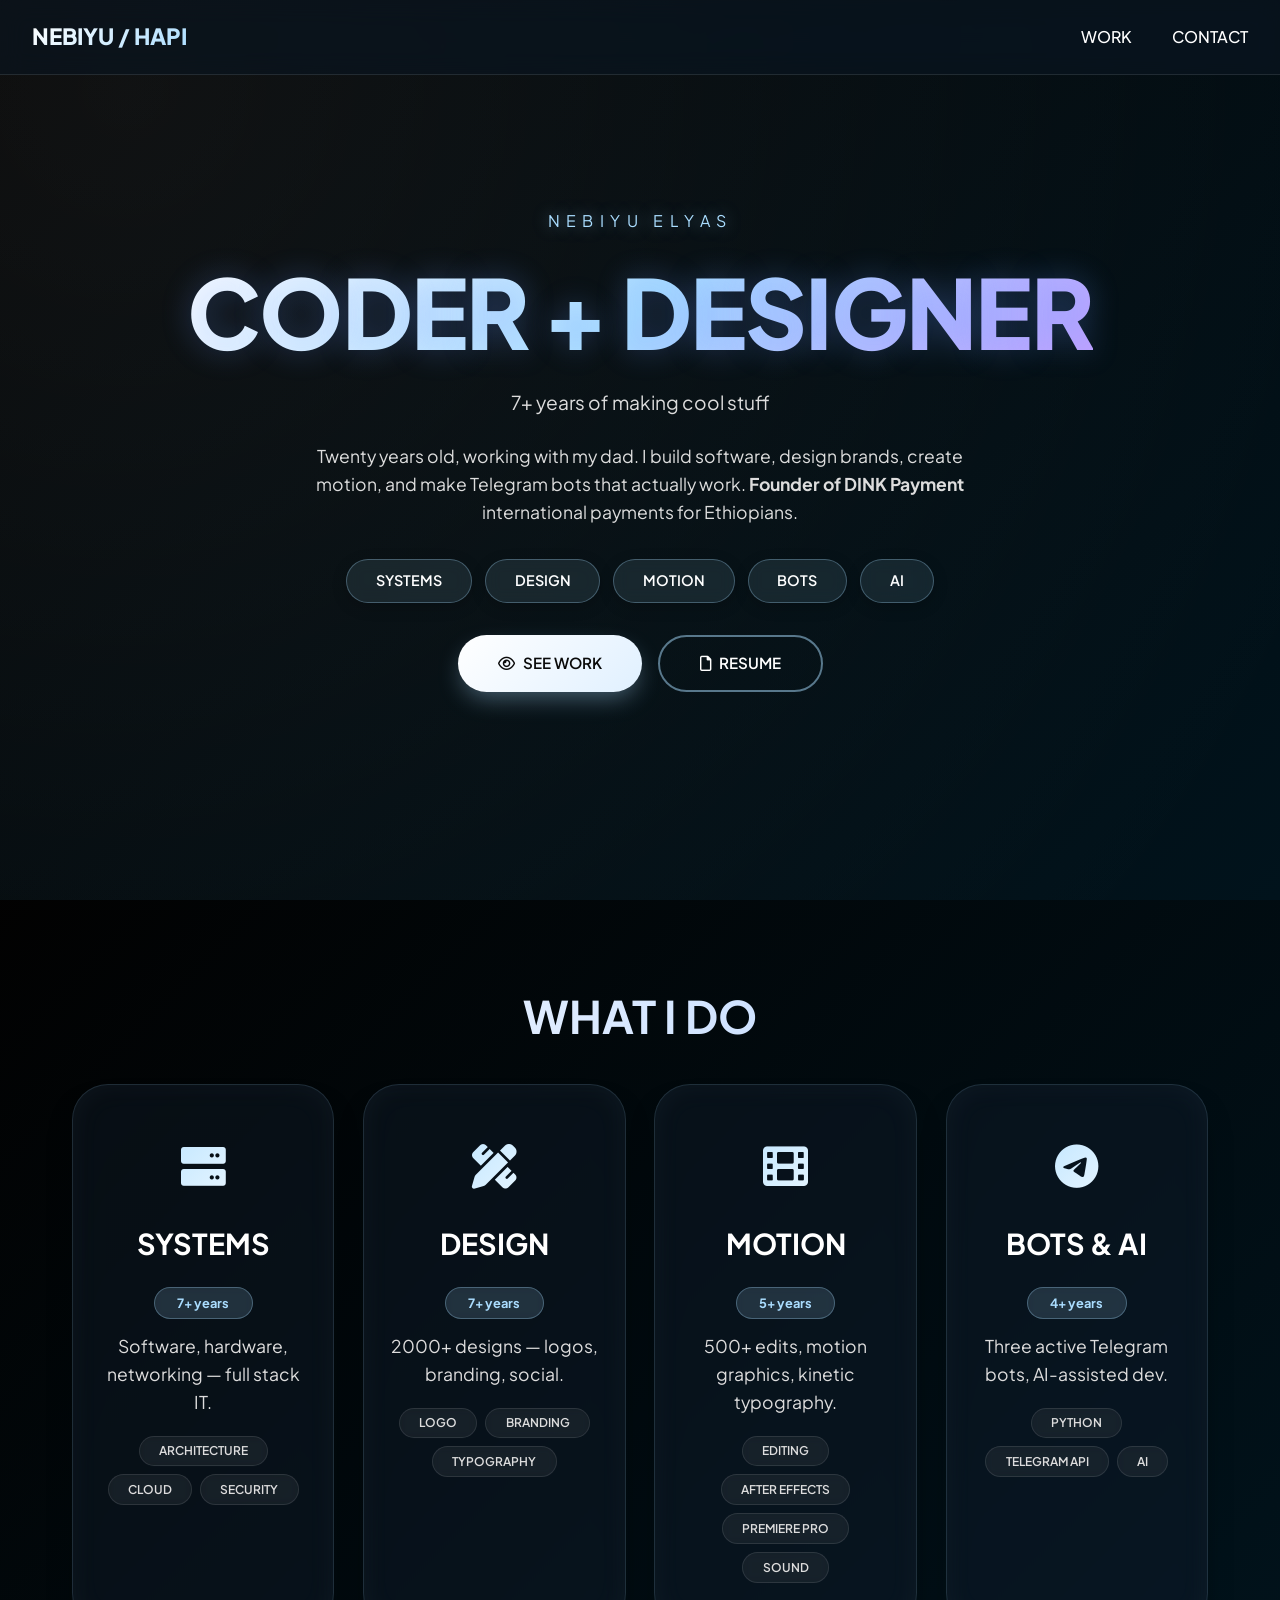
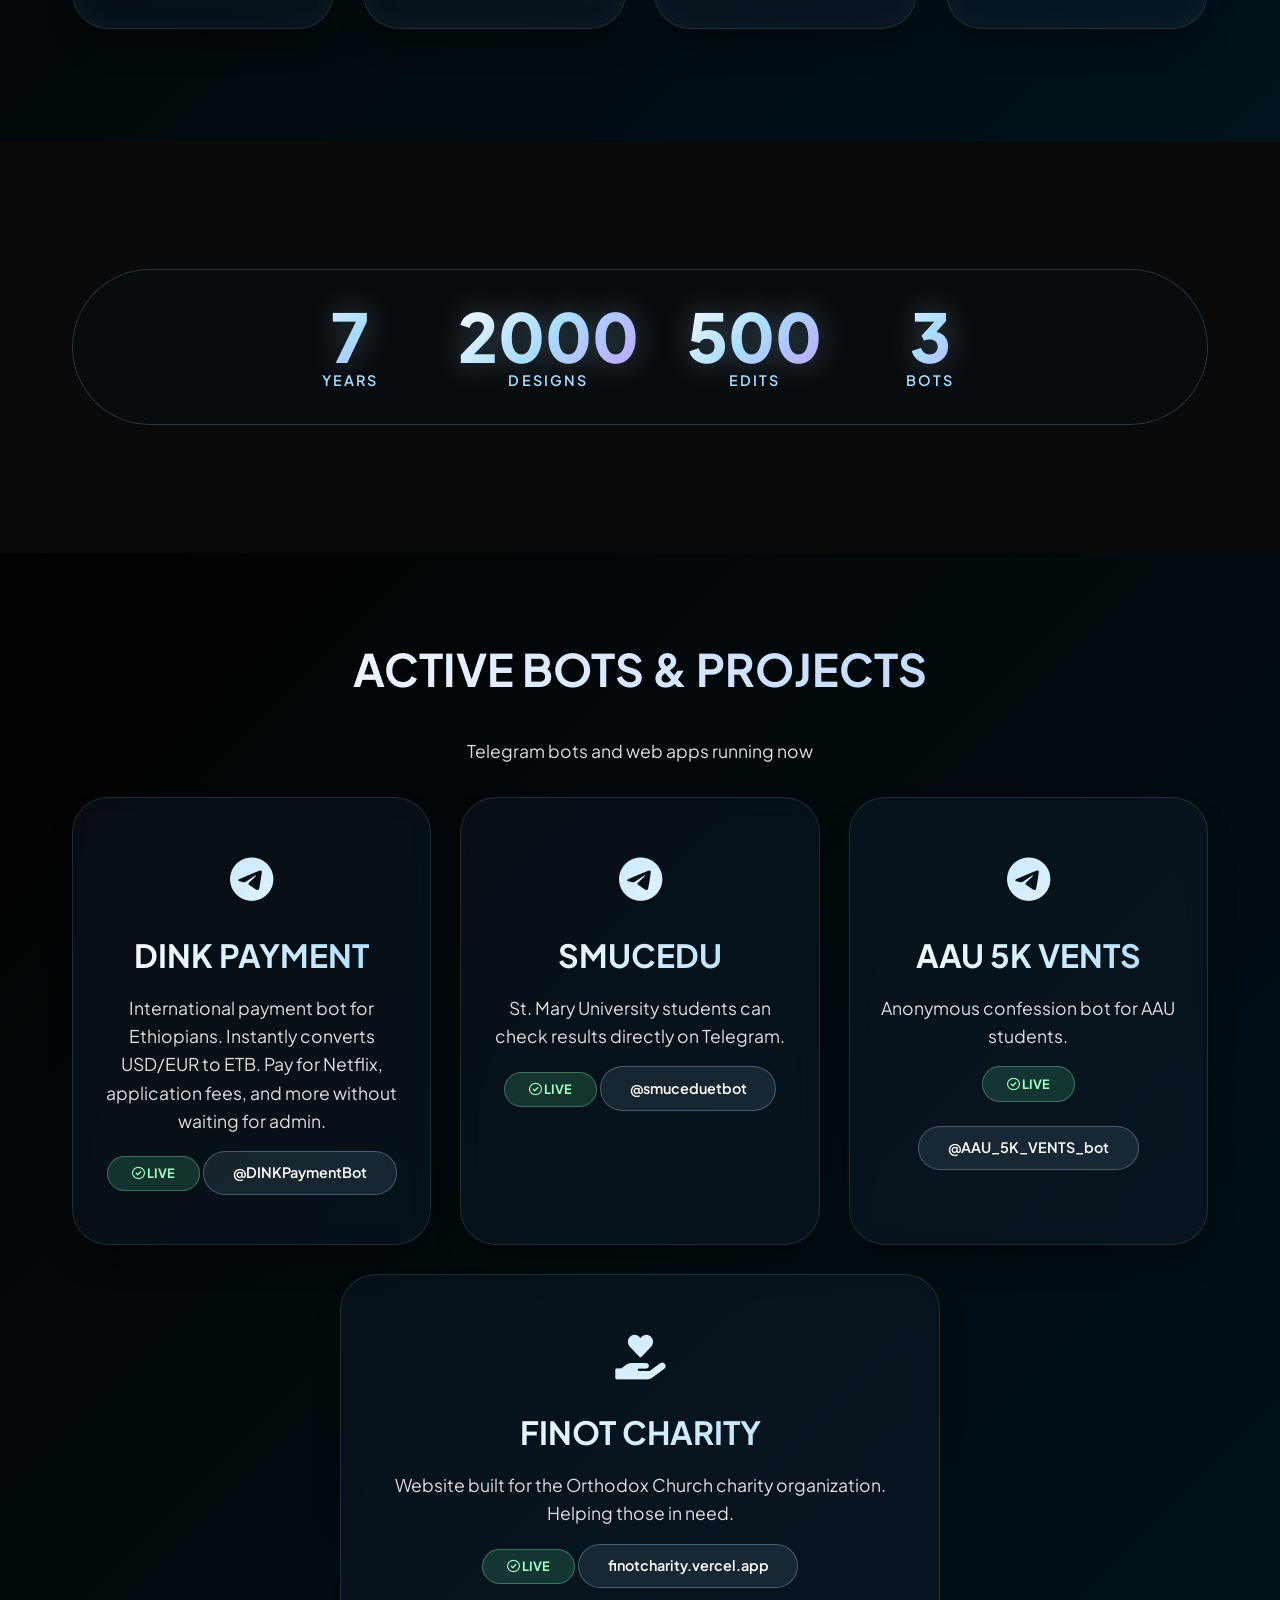
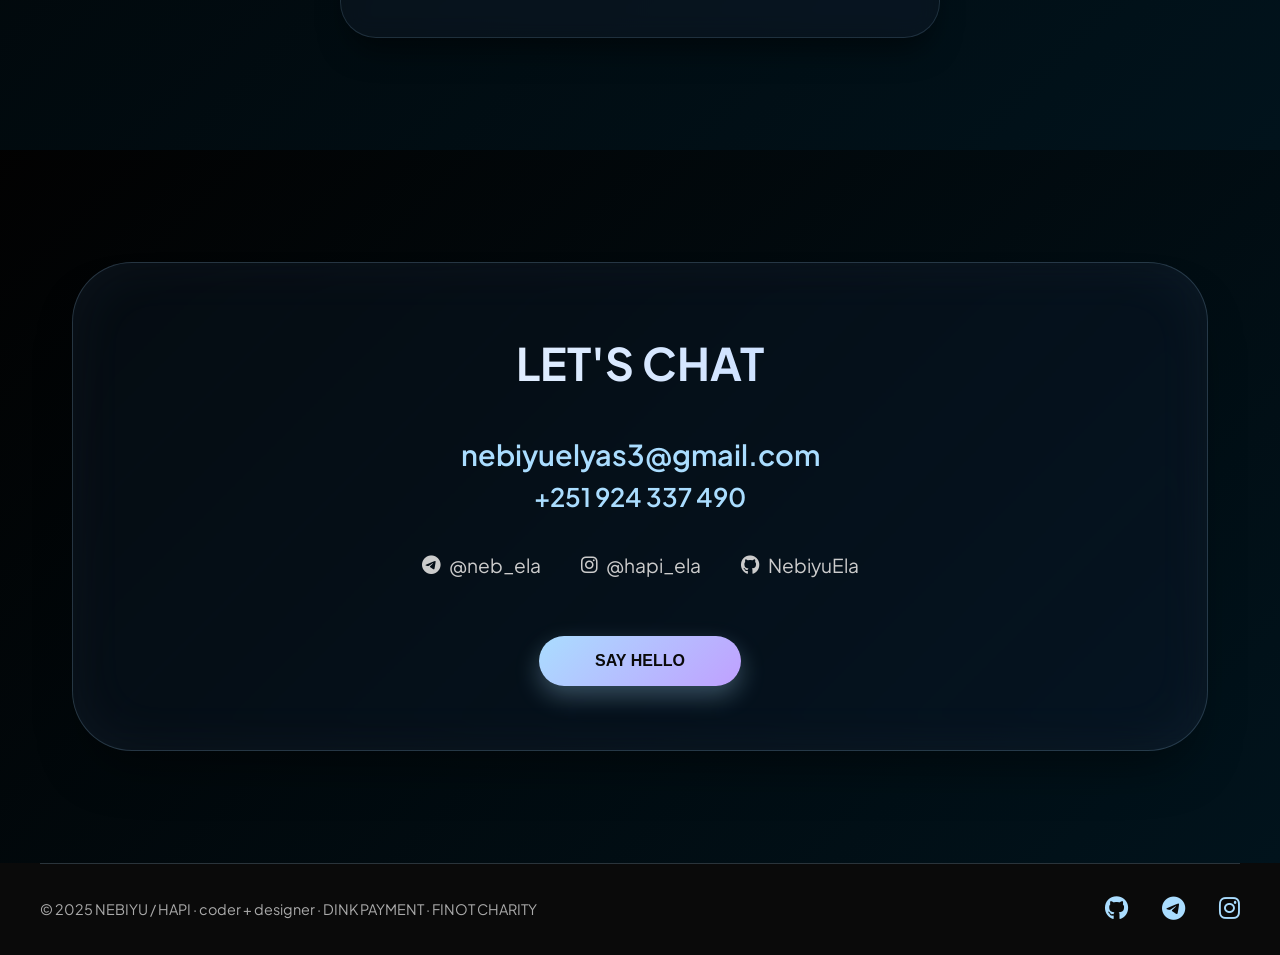
==== index.html @ 5eeac5d4 "Update and rename Hapi.html to index.html" ====
<!DOCTYPE html>
<html lang="en">
<head>
  <meta charset="UTF-8">
  <meta name="viewport" content="width=device-width, initial-scale=1.0">
  <title>Nebiyu / Hapi · coder + designer</title>
  <link rel="preconnect" href="https://fonts.googleapis.com">
  <link rel="preconnect" href="https://fonts.gstatic.com" crossorigin>
  <link href="https://fonts.googleapis.com/css2?family=Plus+Jakarta+Sans:wght@400;500;600;700;800&display=swap" rel="stylesheet">
  <link rel="stylesheet" href="https://cdnjs.cloudflare.com/ajax/libs/font-awesome/6.0.0-beta3/css/all.min.css">
  <style>
    * {
      margin: 0;
      padding: 0;
      box-sizing: border-box;
    }

    body {
      background-color: #0a0a0a;
      color: #f0f0f0;
      font-family: 'Plus Jakarta Sans', sans-serif;
      line-height: 1.6;
      font-size: 16px;
      overflow-x: hidden;
    }

    .glass {
      background: rgba(20, 30, 40, 0.4);
      backdrop-filter: blur(12px) saturate(180%);
      -webkit-backdrop-filter: blur(12px) saturate(180%);
      border: 1px solid rgba(255, 255, 255, 0.1);
      border-radius: 32px;
      box-shadow: 0 20px 40px rgba(0, 0, 0, 0.4), inset 0 0 40px rgba(255, 255, 255, 0.05);
    }

    .liquid-shine {
      position: relative;
      overflow: hidden;
    }

    .liquid-shine::after {
      content: '';
      position: absolute;
      top: -50%;
      left: -50%;
      width: 200%;
      height: 200%;
      background: radial-gradient(circle at 30% 30%, rgba(255,255,255,0.15) 0%, transparent 60%);
      opacity: 0.4;
      pointer-events: none;
      animation: liquidMove 15s infinite alternate;
    }

    @keyframes liquidMove {
      0% { transform: translate(0, 0) rotate(0deg); }
      100% { transform: translate(5%, 5%) rotate(5deg); }
    }

    .bg-section {
      position: relative;
      background-attachment: fixed;
      background-position: center;
      background-repeat: no-repeat;
      background-size: cover;
      isolation: isolate;
    }

    .bg-section::before {
      content: '';
      position: absolute;
      inset: 0;
      background: linear-gradient(135deg, rgba(0,0,0,0.85) 0%, rgba(0,20,30,0.9) 100%);
      z-index: -1;
    }

    .hero-bg {
      background-image: url('https://images.unsplash.com/photo-1555066931-4365d14bab8c?auto=format&fit=crop&w=2070&q=80');
    }

    .expertise-bg {
      background-image: url('https://images.unsplash.com/photo-1517694712202-14dd9538aa97?auto=format&fit=crop&w=2070&q=80');
    }

    .bots-bg {
      background-image: url('https://images.unsplash.com/photo-1611162617213-7d7a39e9b1d7?auto=format&fit=crop&w=2074&q=80');
    }

    .contact-bg {
      background-image: url('https://images.unsplash.com/photo-1519389950473-47ba0277781c?auto=format&fit=crop&w=2070&q=80');
    }

    .container {
      max-width: 1200px;
      margin: 0 auto;
      padding: 5rem 2rem;
      position: relative;
      z-index: 2;
    }

    h1, h2, h3, p, .hero, .card, .stat-item, .bot-item, .contact, .footer {
      text-align: center;
    }

    h1 {
      font-size: clamp(3.5rem, 10vw, 6rem);
      font-weight: 800;
      letter-spacing: -0.02em;
      line-height: 1.1;
      margin-bottom: 1.5rem;
      background: linear-gradient(135deg, #fff 0%, #aaddff 50%, #c0a0ff 100%);
      -webkit-background-clip: text;
      -webkit-text-fill-color: transparent;
      text-shadow: 0 0 30px rgba(100, 150, 255, 0.3);
    }

    h2 {
      font-size: 2.8rem;
      font-weight: 700;
      margin-bottom: 2rem;
      background: linear-gradient(to right, #fff, #b0d0ff);
      -webkit-background-clip: text;
      -webkit-text-fill-color: transparent;
    }

    h3 {
      font-size: 1.8rem;
      font-weight: 700;
      margin-bottom: 0.5rem;
      color: #fff;
    }

    p {
      color: #ddd;
      font-size: 1.1rem;
      max-width: 700px;
      margin-left: auto;
      margin-right: auto;
    }

    .navbar {
      position: fixed;
      top: 0;
      width: 100%;
      padding: 1.2rem 2rem;
      display: flex;
      justify-content: space-between;
      align-items: center;
      background: rgba(10, 20, 30, 0.7);
      backdrop-filter: blur(12px) saturate(200%);
      -webkit-backdrop-filter: blur(12px) saturate(200%);
      z-index: 100;
      border-bottom: 1px solid rgba(255,255,255,0.1);
    }

    .logo {
      font-weight: 800;
      font-size: 1.4rem;
      background: linear-gradient(135deg, #fff, #aaddff);
      -webkit-background-clip: text;
      -webkit-text-fill-color: transparent;
    }

    .nav-links {
      display: flex;
      gap: 2.5rem;
    }

    .nav-links a {
      text-decoration: none;
      color: #fff;
      font-weight: 500;
      transition: all 0.3s;
      cursor: pointer;
      position: relative;
    }

    .nav-links a::after {
      content: '';
      position: absolute;
      bottom: -4px;
      left: 0;
      width: 0;
      height: 2px;
      background: linear-gradient(90deg, #aaddff, #c0a0ff);
      transition: width 0.3s;
    }

    .nav-links a:hover::after {
      width: 100%;
    }

    .hero {
      min-height: 100vh;
      display: flex;
      align-items: center;
      justify-content: center;
    }

    .hero-name {
      font-size: 1rem;
      text-transform: uppercase;
      letter-spacing: 0.4em;
      margin-bottom: 1.5rem;
      color: #aaddff;
      text-shadow: 0 0 15px rgba(170, 221, 255, 0.5);
    }

    .badge-wrap {
      display: flex;
      flex-wrap: wrap;
      gap: 0.8rem;
      justify-content: center;
      margin: 2rem 0;
    }

    .badge {
      background: rgba(170, 221, 255, 0.1);
      backdrop-filter: blur(8px);
      padding: 0.6rem 1.8rem;
      border-radius: 50px;
      font-size: 0.9rem;
      font-weight: 600;
      color: #fff;
      border: 1px solid rgba(170, 221, 255, 0.3);
      box-shadow: 0 4px 15px rgba(0,0,0,0.2);
    }

    .btn-group {
      display: flex;
      gap: 1rem;
      justify-content: center;
      flex-wrap: wrap;
      margin-top: 2rem;
    }

    .btn {
      padding: 0.9rem 2.5rem;
      border-radius: 60px;
      font-weight: 600;
      font-size: 0.95rem;
      text-decoration: none;
      transition: all 0.4s cubic-bezier(0.2, 0.9, 0.3, 1);
      display: inline-flex;
      align-items: center;
      gap: 0.5rem;
      border: none;
      cursor: pointer;
      position: relative;
      overflow: hidden;
    }

    .btn::before {
      content: '';
      position: absolute;
      top: -2px;
      left: -2px;
      right: -2px;
      bottom: -2px;
      background: linear-gradient(135deg, #aaddff, #c0a0ff, #aaddff);
      border-radius: 60px;
      opacity: 0;
      transition: opacity 0.4s;
      z-index: -1;
    }

    .btn-primary {
      background: linear-gradient(135deg, #fff, #e0f0ff);
      color: #0a0a0a;
      box-shadow: 0 10px 25px -5px rgba(170, 221, 255, 0.4);
    }

    .btn-primary:hover {
      transform: translateY(-4px) scale(1.02);
      box-shadow: 0 20px 35px -5px rgba(170, 221, 255, 0.6);
    }

    .btn-outline {
      background: transparent;
      border: 2px solid rgba(170, 221, 255, 0.5);
      color: #fff;
    }

    .btn-outline:hover {
      background: rgba(170, 221, 255, 0.1);
      transform: translateY(-4px);
      border-color: #aaddff;
      box-shadow: 0 10px 25px rgba(170, 221, 255, 0.3);
    }

    .cards-grid {
      display: grid;
      grid-template-columns: repeat(4, 1fr);
      gap: 1.8rem;
      margin: 2rem 0;
    }

    @media (max-width: 900px) {
      .cards-grid {
        grid-template-columns: repeat(2, 1fr);
      }
    }
    @media (max-width: 500px) {
      .cards-grid {
        grid-template-columns: 1fr;
      }
    }

    .card {
      background: rgba(15, 25, 35, 0.5);
      backdrop-filter: blur(12px) saturate(180%);
      -webkit-backdrop-filter: blur(12px) saturate(180%);
      padding: 2.8rem 1.5rem;
      border-radius: 36px;
      border: 1px solid rgba(170, 221, 255, 0.15);
      transition: all 0.5s cubic-bezier(0.2, 0.9, 0.3, 1);
      box-shadow: 0 20px 30px -10px rgba(0,0,0,0.5), inset 0 0 30px rgba(170, 221, 255, 0.05);
    }

    .card:hover {
      transform: translateY(-16px) scale(1.02);
      border-color: rgba(170, 221, 255, 0.4);
      box-shadow: 0 30px 50px -10px rgba(170, 221, 255, 0.2), inset 0 0 50px rgba(170, 221, 255, 0.1);
    }

    .card-icon {
      font-size: 2.8rem;
      margin-bottom: 1.2rem;
      background: linear-gradient(135deg, #aaddff, #fff);
      -webkit-background-clip: text;
      -webkit-text-fill-color: transparent;
    }

    .year-chip {
      display: inline-block;
      background: rgba(170, 221, 255, 0.15);
      backdrop-filter: blur(4px);
      padding: 0.3rem 1.4rem;
      border-radius: 40px;
      font-size: 0.8rem;
      font-weight: 700;
      margin: 0.8rem 0;
      color: #aaddff;
      border: 1px solid rgba(170, 221, 255, 0.3);
    }

    .skill-tags {
      display: flex;
      flex-wrap: wrap;
      gap: 0.5rem;
      justify-content: center;
      margin-top: 1.2rem;
    }

    .skill-tags span {
      background: rgba(255,255,255,0.05);
      backdrop-filter: blur(4px);
      padding: 0.3rem 1.2rem;
      border-radius: 40px;
      font-size: 0.75rem;
      font-weight: 600;
      color: #ddd;
      border: 1px solid rgba(255,255,255,0.1);
    }

    .stats-row {
      display: flex;
      flex-wrap: wrap;
      justify-content: center;
      gap: 3rem;
      margin: 3rem 0;
      padding: 2rem;
      background: rgba(10, 20, 30, 0.3);
      backdrop-filter: blur(8px);
      border-radius: 80px;
      border: 1px solid rgba(170, 221, 255, 0.2);
    }

    .stat-item {
      min-width: 120px;
    }

    .stat-number {
      font-size: 4.2rem;
      font-weight: 800;
      line-height: 1;
      background: linear-gradient(135deg, #fff, #aaddff, #c0a0ff);
      -webkit-background-clip: text;
      -webkit-text-fill-color: transparent;
      text-shadow: 0 0 30px rgba(170, 221, 255, 0.3);
    }

    .stat-label {
      font-size: 0.9rem;
      text-transform: uppercase;
      color: #aaddff;
      letter-spacing: 0.15em;
      font-weight: 600;
    }

    .bots-grid {
      display: grid;
      grid-template-columns: repeat(3, 1fr);
      gap: 1.8rem;
      margin: 2rem 0;
    }

    @media (max-width: 800px) {
      .bots-grid {
        grid-template-columns: repeat(2, 1fr);
      }
    }
    @media (max-width: 500px) {
      .bots-grid {
        grid-template-columns: 1fr;
      }
    }

    .bot-item {
      background: rgba(15, 25, 35, 0.5);
      backdrop-filter: blur(12px) saturate(180%);
      padding: 2.8rem 1.8rem;
      border-radius: 36px;
      border: 1px solid rgba(170, 221, 255, 0.15);
      transition: all 0.5s ease;
      box-shadow: 0 20px 30px -10px rgba(0,0,0,0.5);
    }

    .bot-item:hover {
      transform: translateY(-12px);
      border-color: rgba(170, 221, 255, 0.4);
      box-shadow: 0 30px 50px -10px rgba(170, 221, 255, 0.3);
    }

    .bot-icon {
      font-size: 2.8rem;
      margin-bottom: 1rem;
      background: linear-gradient(135deg, #aaddff, #fff);
      -webkit-background-clip: text;
      -webkit-text-fill-color: transparent;
    }

    .bot-name {
      font-size: 2rem;
      font-weight: 700;
      margin-bottom: 0.8rem;
      background: linear-gradient(to right, #fff, #aaddff);
      -webkit-background-clip: text;
      -webkit-text-fill-color: transparent;
    }

    .bot-link {
      display: inline-block;
      margin-top: 1rem;
      background: rgba(170, 221, 255, 0.1);
      color: #fff;
      padding: 0.6rem 1.8rem;
      border-radius: 60px;
      text-decoration: none;
      font-size: 0.9rem;
      font-weight: 600;
      border: 1px solid rgba(170, 221, 255, 0.3);
      transition: 0.3s;
    }

    .bot-link:hover {
      background: rgba(170, 221, 255, 0.2);
      transform: scale(1.05);
      box-shadow: 0 0 20px rgba(170, 221, 255, 0.3);
    }

    .live-tag {
      display: inline-block;
      background: rgba(100, 255, 180, 0.15);
      color: #a0ffc0;
      padding: 0.4rem 1.5rem;
      border-radius: 50px;
      font-size: 0.8rem;
      font-weight: 700;
      margin: 1rem 0 0.5rem;
      border: 1px solid rgba(160, 255, 192, 0.3);
    }

    .contact {
      background: rgba(10, 20, 30, 0.5);
      backdrop-filter: blur(16px) saturate(200%);
      padding: 4rem 2rem;
      border-radius: 60px;
      margin: 2rem 0;
      border: 1px solid rgba(170, 221, 255, 0.2);
      box-shadow: 0 30px 50px -20px rgba(0,0,0,0.5), inset 0 0 60px rgba(170, 221, 255, 0.05);
    }

    .contact-email a {
      font-size: 1.8rem;
      font-weight: 600;
      margin: 1rem 0;
      color: #aaddff;
      text-decoration: none;
      transition: 0.3s;
      border-bottom: 2px solid transparent;
    }

    .contact-email a:hover {
      border-bottom-color: #aaddff;
    }

    .contact-phone a {
      font-size: 1.6rem;
      font-weight: 600;
      margin: 1rem 0;
      color: #aaddff;
      text-decoration: none;
      transition: 0.3s;
      border-bottom: 2px solid transparent;
    }

    .contact-phone a:hover {
      border-bottom-color: #aaddff;
    }

    .contact-socials {
      display: flex;
      justify-content: center;
      gap: 2.5rem;
      margin: 2rem 0;
      font-size: 1.2rem;
      flex-wrap: wrap;
    }

    .contact-socials a {
      color: #ccc;
      text-decoration: none;
      transition: 0.3s;
      display: flex;
      align-items: center;
      gap: 0.5rem;
    }

    .contact-socials a:hover {
      color: #aaddff;
      transform: translateY(-4px);
    }

    .contact-btn {
      background: linear-gradient(135deg, #aaddff, #c0a0ff);
      color: #0a0a0a;
      border: none;
      padding: 1rem 3.5rem;
      border-radius: 60px;
      font-size: 1rem;
      font-weight: 700;
      cursor: pointer;
      transition: all 0.4s;
      margin-top: 1.5rem;
      box-shadow: 0 10px 25px rgba(170, 221, 255, 0.3);
    }

    .contact-btn:hover {
      transform: scale(1.05) translateY(-4px);
      box-shadow: 0 20px 35px rgba(170, 221, 255, 0.5);
    }

    .footer {
      padding: 2rem 0;
      border-top: 1px solid rgba(170, 221, 255, 0.2);
      display: flex;
      justify-content: space-between;
      align-items: center;
      flex-wrap: wrap;
      color: #aaa;
      font-size: 0.9rem;
    }

    .footer-social i {
      font-size: 1.5rem;
      margin-left: 2rem;
      color: #aaddff;
      transition: 0.3s;
    }

    .footer-social i:hover {
      color: #fff;
      transform: translateY(-4px);
      text-shadow: 0 0 15px #aaddff;
    }

    @media (max-width: 600px) {
      .footer {
        flex-direction: column;
        gap: 1rem;
      }
      .footer-social i {
        margin: 0 1rem;
      }
    }

    .fade-up {
      opacity: 0;
      transform: translateY(30px);
      transition: opacity 0.8s cubic-bezier(0.2, 0.9, 0.3, 1), transform 0.8s cubic-bezier(0.2, 0.9, 0.3, 1);
    }

    .fade-up.revealed {
      opacity: 1;
      transform: translateY(0);
    }
  </style>
</head>
<body>

  <nav class="navbar">
    <div class="logo">NEBIYU / HAPI</div>
    <div class="nav-links">
      <a href="#work">WORK</a>
      <a href="#contact">CONTACT</a>
    </div>
  </nav>

  <main>
    <section class="hero bg-section hero-bg liquid-shine" id="work">
      <div class="container">
        <div class="hero-name fade-up">NEBIYU ELYAS</div>
        <h1 class="fade-up">CODER + DESIGNER</h1>
        <p class="fade-up" style="font-size: 1.2rem;">7+ years of making cool stuff</p>
        <p class="fade-up" style="margin: 1.5rem auto;">
          Twenty years old, working with my dad. I build software, design brands, create motion, 
          and make Telegram bots that actually work. <strong>Founder of DINK Payment</strong> international payments for Ethiopians.
        </p>
        <div class="badge-wrap fade-up">
          <span class="badge">SYSTEMS</span>
          <span class="badge">DESIGN</span>
          <span class="badge">MOTION</span>
          <span class="badge">BOTS</span>
          <span class="badge">AI</span>
        </div>
        <div class="btn-group fade-up">
          <a href="#" class="btn btn-primary"><i class="fa-regular fa-eye"></i> SEE WORK</a>
          <a href="#" class="btn btn-outline"><i class="fa-regular fa-file"></i> RESUME</a>
        </div>
      </div>
    </section>

    <section class="bg-section expertise-bg">
      <div class="container">
        <h2 class="fade-up">WHAT I DO</h2>
        <div class="cards-grid">
          <div class="card fade-up">
            <div class="card-icon"><i class="fa-solid fa-server"></i></div>
            <h3>SYSTEMS</h3>
            <div class="year-chip">7+ years</div>
            <p>Software, hardware, networking — full stack IT.</p>
            <div class="skill-tags">
              <span>ARCHITECTURE</span><span>CLOUD</span><span>SECURITY</span>
            </div>
          </div>
          <div class="card fade-up">
            <div class="card-icon"><i class="fa-solid fa-pen-ruler"></i></div>
            <h3>DESIGN</h3>
            <div class="year-chip">7+ years</div>
            <p>2000+ designs — logos, branding, social.</p>
            <div class="skill-tags">
              <span>LOGO</span><span>BRANDING</span><span>TYPOGRAPHY</span>
            </div>
          </div>
          <div class="card fade-up">
            <div class="card-icon"><i class="fa-solid fa-film"></i></div>
            <h3>MOTION</h3>
            <div class="year-chip">5+ years</div>
            <p>500+ edits, motion graphics, kinetic typography.</p>
            <div class="skill-tags">
              <span>EDITING</span><span>AFTER EFFECTS</span><span>PREMIERE PRO</span><span>SOUND</span>
            </div>
          </div>
          <div class="card fade-up">
            <div class="card-icon"><i class="fa-brands fa-telegram"></i></div>
            <h3>BOTS & AI</h3>
            <div class="year-chip">4+ years</div>
            <p>Three active Telegram bots, AI-assisted dev.</p>
            <div class="skill-tags">
              <span>PYTHON</span><span>TELEGRAM API</span><span>AI</span>
            </div>
          </div>
        </div>
      </div>
    </section>

    <div class="container">
      <div class="stats-row fade-up">
        <div class="stat-item">
          <div class="stat-number" data-target="7">0</div>
          <div class="stat-label">YEARS</div>
        </div>
        <div class="stat-item">
          <div class="stat-number" data-target="2000">0</div>
          <div class="stat-label">DESIGNS</div>
        </div>
        <div class="stat-item">
          <div class="stat-number" data-target="500">0</div>
          <div class="stat-label">EDITS</div>
        </div>
        <div class="stat-item">
          <div class="stat-number" data-target="3">0</div>
          <div class="stat-label">BOTS</div>
        </div>
      </div>
    </div>

    <section class="bg-section bots-bg">
      <div class="container">
        <h2 class="fade-up">ACTIVE BOTS & PROJECTS</h2>
        <p class="fade-up">Telegram bots and web apps running now</p>
        <div class="bots-grid">
          <div class="bot-item fade-up">
            <div class="bot-icon"><i class="fa-brands fa-telegram"></i></div>
            <div class="bot-name">DINK PAYMENT</div>
            <p>International payment bot for Ethiopians. Instantly converts USD/EUR to ETB. Pay for Netflix, application fees, and more without waiting for admin.</p>
            <span class="live-tag"><i class="fa-regular fa-circle-check"></i> LIVE</span>
            <a href="#" class="bot-link">@DINKPaymentBot</a>
          </div>
          <div class="bot-item fade-up">
            <div class="bot-icon"><i class="fa-brands fa-telegram"></i></div>
            <div class="bot-name">SMUCEDU</div>
            <p>St. Mary University students can check results directly on Telegram.</p>
            <span class="live-tag"><i class="fa-regular fa-circle-check"></i> LIVE</span>
            <a href="https://t.me/smuceduetbot" target="_blank" class="bot-link">@smuceduetbot</a>
          </div>
          <div class="bot-item fade-up">
            <div class="bot-icon"><i class="fa-brands fa-telegram"></i></div>
            <div class="bot-name">AAU 5K VENTS</div>
            <p>Anonymous confession bot for AAU students.</p>
            <span class="live-tag"><i class="fa-regular fa-circle-check"></i> LIVE</span>
            <a href="https://t.me/AAU_5K_VENTS_bot" target="_blank" class="bot-link">@AAU_5K_VENTS_bot</a>
          </div>
          <div class="bot-item fade-up" style="grid-column: span 3; max-width: 600px; margin: 0 auto;">
            <div class="bot-icon"><i class="fa-solid fa-hand-holding-heart"></i></div>
            <div class="bot-name">FINOT CHARITY</div>
            <p>Website built for the Orthodox Church charity organization. Helping those in need.</p>
            <span class="live-tag"><i class="fa-regular fa-circle-check"></i> LIVE</span>
            <a href="https://finotcharity.vercel.app/" target="_blank" class="bot-link">finotcharity.vercel.app</a>
          </div>
        </div>
      </div>
    </section>

    <section class="bg-section contact-bg" id="contact">
      <div class="container">
        <div class="contact fade-up">
          <h2>LET'S CHAT</h2>
          <div class="contact-email">
            <a href="mailto:nebiyuelyas3@gmail.com" target="_blank">nebiyuelyas3@gmail.com</a>
          </div>
          <div class="contact-phone">
            <a href="tel:+251924337490" target="_blank">+251 924 337 490</a>
          </div>
          <div class="contact-socials">
            <a href="https://t.me/neb_ela" target="_blank"><i class="fa-brands fa-telegram"></i> @neb_ela</a>
            <a href="https://instagram.com/hapi_ela" target="_blank"><i class="fa-brands fa-instagram"></i> @hapi_ela</a>
            <a href="https://github.com/NebiyuEla" target="_blank"><i class="fa-brands fa-github"></i> NebiyuEla</a>
          </div>
          <button class="contact-btn" onclick="window.open('mailto:nebiyuelyas3@gmail.com', '_blank')">SAY HELLO</button>
        </div>
      </div>
    </section>

    <div class="container footer">
      <span>© 2025 NEBIYU / HAPI · coder + designer · DINK PAYMENT · FINOT CHARITY</span>
      <div class="footer-social">
        <a href="https://github.com/NebiyuEla" target="_blank"><i class="fa-brands fa-github"></i></a>
        <a href="https://t.me/neb_ela" target="_blank"><i class="fa-brands fa-telegram"></i></a>
        <a href="https://instagram.com/hapi_ela" target="_blank"><i class="fa-brands fa-instagram"></i></a>
      </div>
    </div>
  </main>

  <script>
    (function() {
      const fadeElements = document.querySelectorAll('.fade-up');
      const statNumbers = document.querySelectorAll('.stat-number');
      let countersStarted = false;

      const observer = new IntersectionObserver((entries) => {
        entries.forEach(entry => {
          if (entry.isIntersecting) {
            entry.target.classList.add('revealed');
            if (!countersStarted && entry.target.classList.contains('stat-item')) {
              startCounters();
              countersStarted = true;
            }
          }
        });
      }, { threshold: 0.2, rootMargin: '0px 0px -50px 0px' });

      fadeElements.forEach(el => observer.observe(el));

      function startCounters() {
        statNumbers.forEach(counter => {
          const target = parseInt(counter.getAttribute('data-target'));
          const update = () => {
            const current = parseInt(counter.innerText) || 0;
            if (current < target) {
              const inc = Math.ceil(target / 40);
              let next = current + inc;
              counter.innerText = next > target ? target : next;
              setTimeout(update, 20);
            } else {
              counter.innerText = target;
            }
          };
          update();
        });
      }

      const statsRow = document.querySelector('.stats-row');
      if (statsRow) {
        const statsObserver = new IntersectionObserver((entries) => {
          entries.forEach(entry => {
            if (entry.isIntersecting && !countersStarted) {
              startCounters();
              countersStarted = true;
            }
          });
        }, { threshold: 0.2 });
        statsObserver.observe(statsRow);
      }
    })();

    document.querySelectorAll('a[href^="#"]').forEach(anchor => {
      anchor.addEventListener('click', function (e) {
        e.preventDefault();
        const target = document.querySelector(this.getAttribute('href'));
        if (target) {
          target.scrollIntoView({ behavior: 'smooth' });
        }
      });
    });
  </script>
</body>

</html>
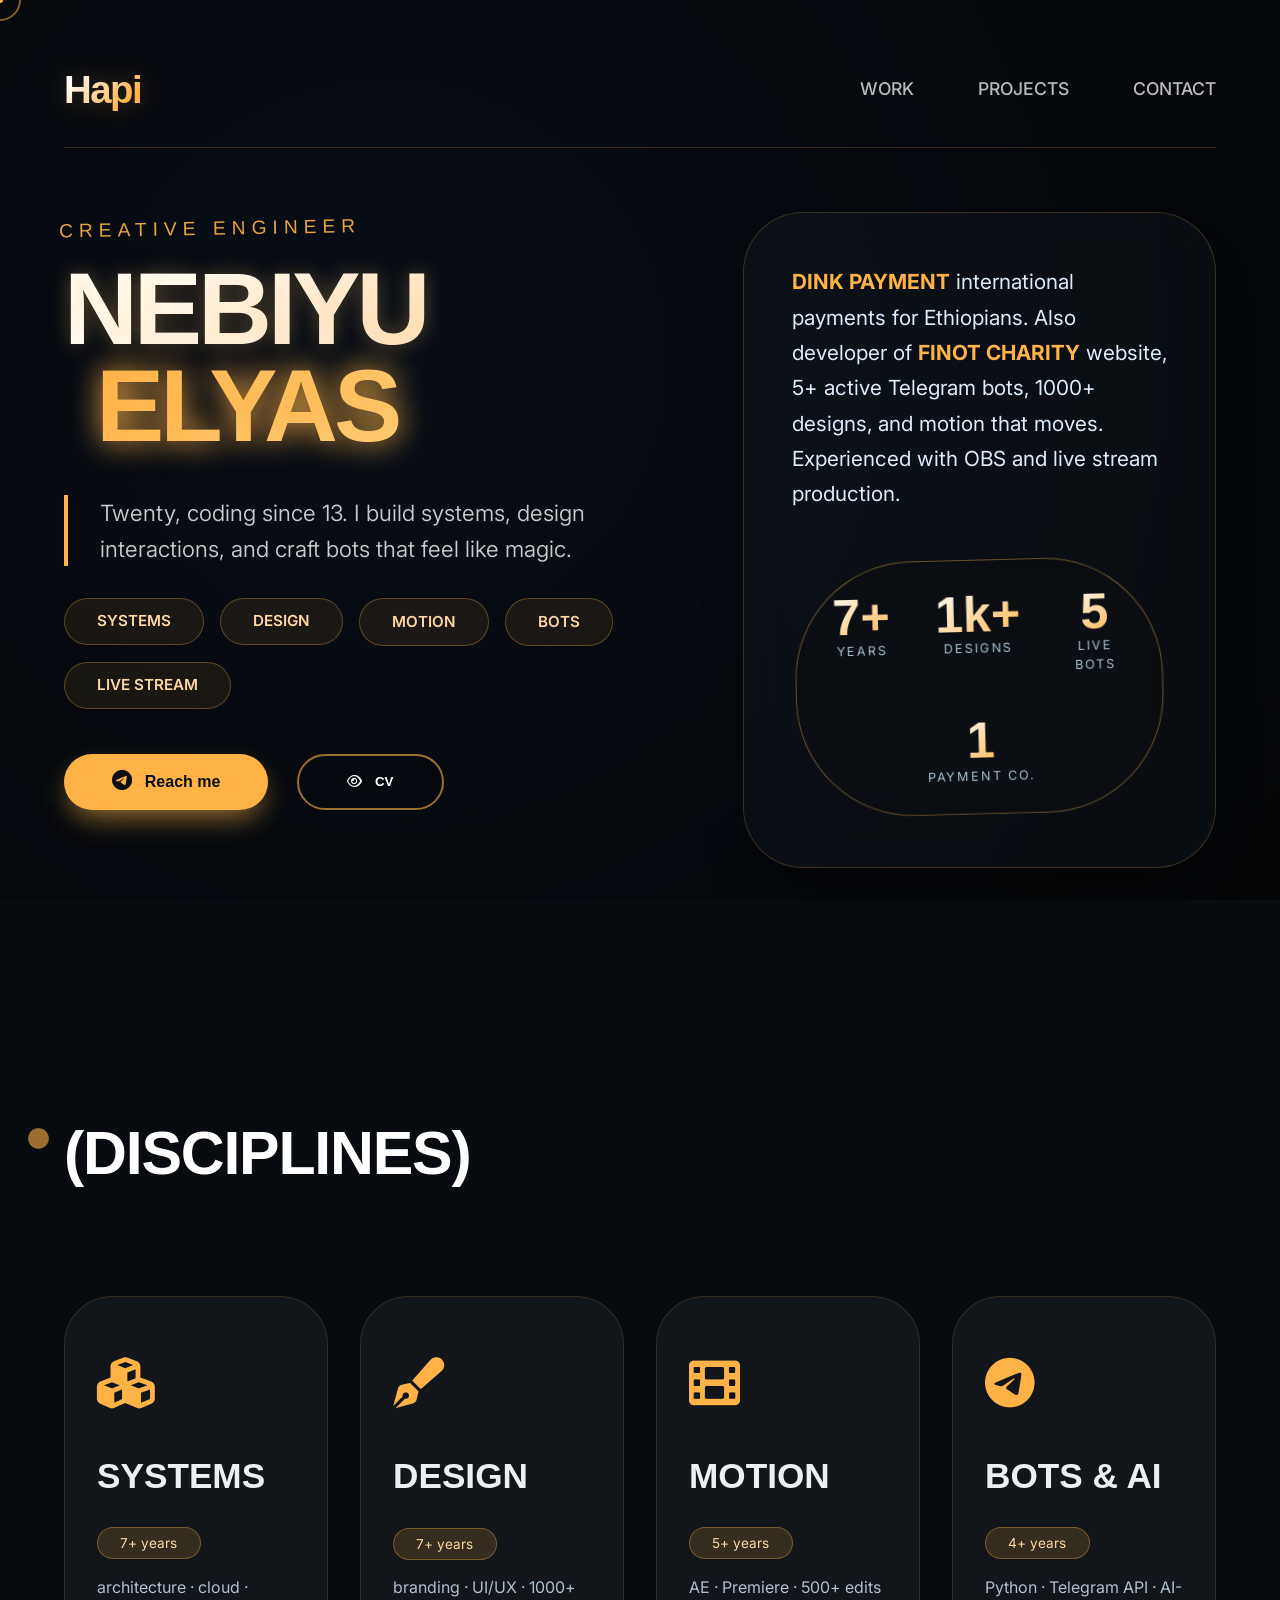
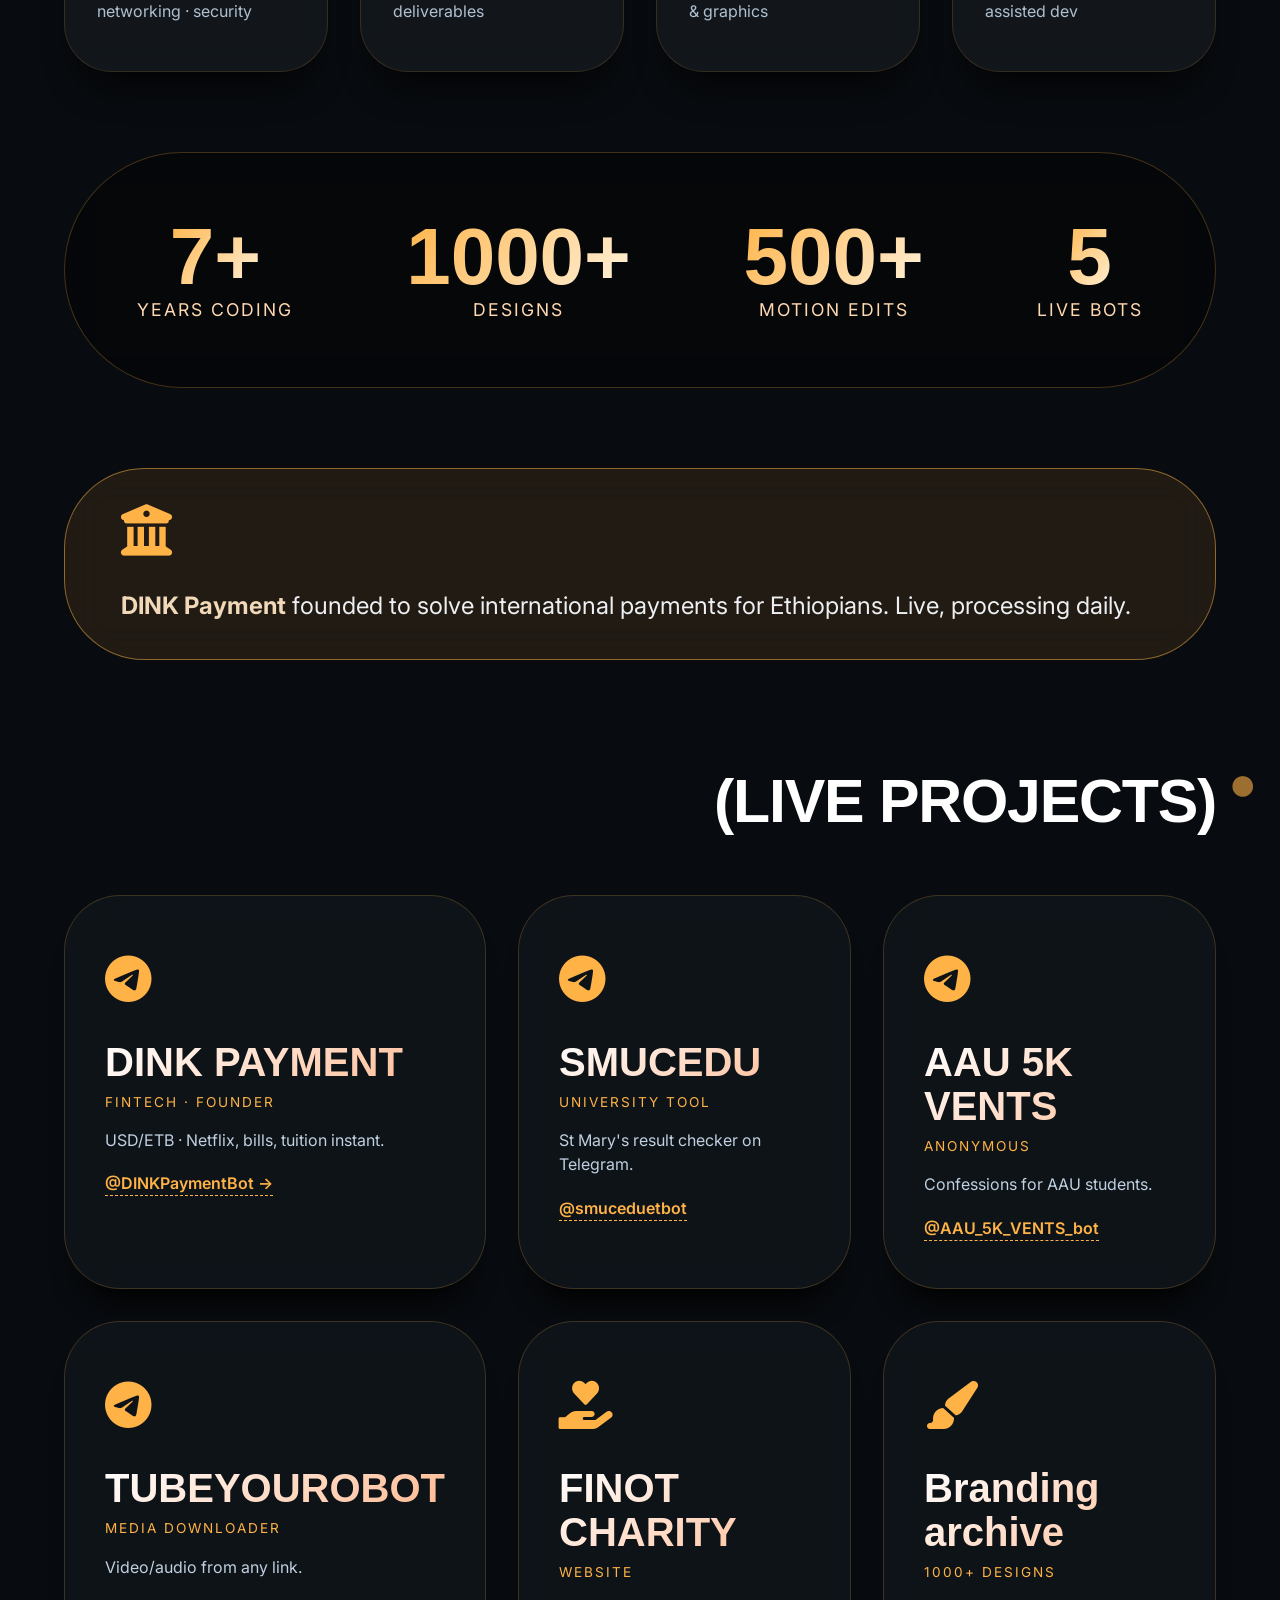
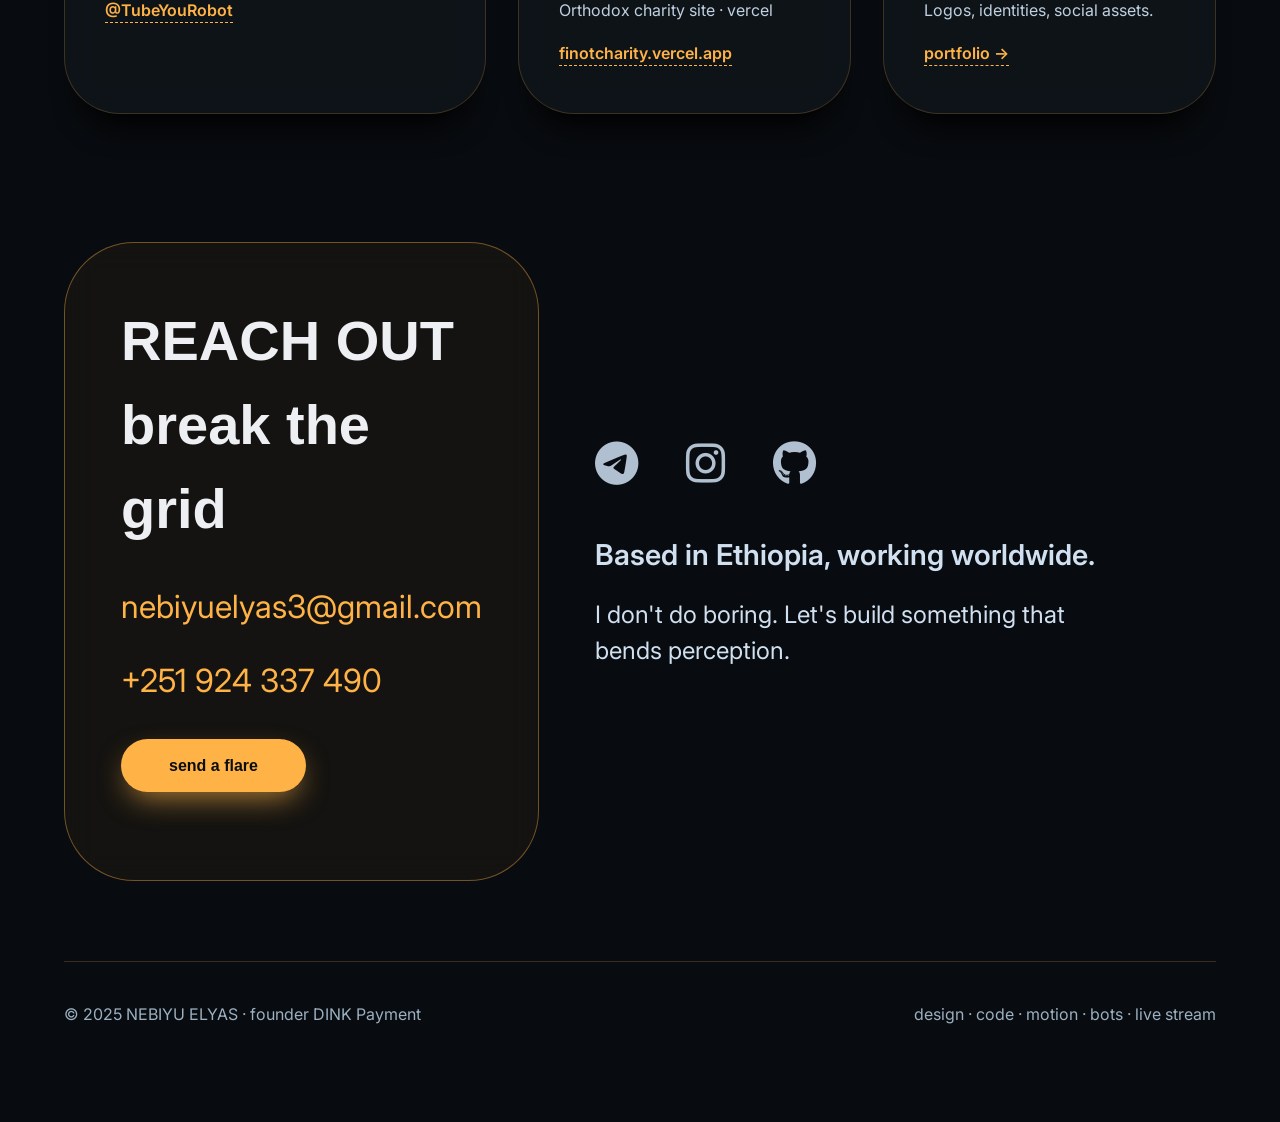
==== commit 302aa692: "Update index.html" ====
--- a/index.html
+++ b/index.html
@@ -3,10 +3,11 @@
 <head>
   <meta charset="UTF-8">
   <meta name="viewport" content="width=device-width, initial-scale=1.0">
-  <title>Nebiyu / Hapi · coder + designer</title>
+  <title>Nebiyu Elyas · Hapi</title>
+  <link rel="stylesheet" href="https://api.fontshare.com/v2/css?f[]=clash-display@400,500,600,700&display=swap">
   <link rel="preconnect" href="https://fonts.googleapis.com">
   <link rel="preconnect" href="https://fonts.gstatic.com" crossorigin>
-  <link href="https://fonts.googleapis.com/css2?family=Plus+Jakarta+Sans:wght@400;500;600;700;800&display=swap" rel="stylesheet">
+  <link href="https://fonts.googleapis.com/css2?family=Inter:opsz,wght@14..32,300;14..32,400;14..32,500;14..32,600;14..32,700&family=Space+Grotesk:wght@400;500;600;700&display=swap" rel="stylesheet">
   <link rel="stylesheet" href="https://cdnjs.cloudflare.com/ajax/libs/font-awesome/6.0.0-beta3/css/all.min.css">
   <style>
     * {
@@ -16,824 +17,854 @@
     }
 
     body {
-      background-color: #0a0a0a;
-      color: #f0f0f0;
-      font-family: 'Plus Jakarta Sans', sans-serif;
-      line-height: 1.6;
-      font-size: 16px;
+      background-color: #080b0f;
+      color: #edeff2;
+      font-family: 'Inter', 'Space Grotesk', sans-serif;
       overflow-x: hidden;
-    }
-
-    .glass {
-      background: rgba(20, 30, 40, 0.4);
-      backdrop-filter: blur(12px) saturate(180%);
-      -webkit-backdrop-filter: blur(12px) saturate(180%);
-      border: 1px solid rgba(255, 255, 255, 0.1);
-      border-radius: 32px;
-      box-shadow: 0 20px 40px rgba(0, 0, 0, 0.4), inset 0 0 40px rgba(255, 255, 255, 0.05);
-    }
-
-    .liquid-shine {
+      line-height: 1.5;
+    }
+
+
+    .video-backdrop {
+      position: fixed;
+      top: 0;
+      left: 0;
+      width: 100%;
+      height: 100%;
+      z-index: -3;
+      object-fit: cover;
+      opacity: 0.35;
+      pointer-events: none;
+      filter: saturate(1.3) hue-rotate(2deg);
+    }
+
+    .overlay-deep {
+      position: fixed;
+      top: 0;
+      left: 0;
+      width: 100%;
+      height: 100%;
+      background: radial-gradient(circle at 30% 40%, rgba(10, 15, 25, 0.8) 0%, #030507 95%);
+      z-index: -2;
+      pointer-events: none;
+    }
+
+    /* ===== CURSOR – hybrid (first's energy + second's refinement) ===== */
+    .cursor-dot {
+      position: fixed;
+      width: 6px;
+      height: 6px;
+      background: #ffb347;
+      border-radius: 50%;
+      pointer-events: none;
+      z-index: 9999;
+      transform: translate(-50%, -50%);
+      transition: width 0.2s, height 0.2s, background 0.2s, box-shadow 0.2s;
+      box-shadow: 0 0 25px #ffb347;
+    }
+
+    .cursor-ring {
+      position: fixed;
+      width: 42px;
+      height: 42px;
+      border: 2px solid rgba(255, 180, 70, 0.5);
+      border-radius: 50%;
+      pointer-events: none;
+      z-index: 9998;
+      transform: translate(-50%, -50%);
+      transition: width 0.3s, height 0.3s, border-color 0.3s, backdrop-filter 0.3s;
+      backdrop-filter: blur(4px);
+    }
+
+    a, button, .card, .project-tile, .stat-rotator, .nav-link, .social-icon, .founder-highlight {
+      cursor: none;
+    }
+
+    a:hover ~ .cursor-dot,
+    button:hover ~ .cursor-dot,
+    .card:hover ~ .cursor-dot,
+    .project-tile:hover ~ .cursor-dot {
+      width: 18px;
+      height: 18px;
+      background: #ffffff;
+      box-shadow: 0 0 40px #ffaa33;
+    }
+
+    a:hover ~ .cursor-ring,
+    button:hover ~ .cursor-ring,
+    .card:hover ~ .cursor-ring,
+    .project-tile:hover ~ .cursor-ring {
+      width: 70px;
+      height: 70px;
+      border-color: rgba(255, 200, 120, 0.8);
+      border-width: 3px;
+      backdrop-filter: blur(8px);
+    }
+
+    /* ===== WRAPPER / CONTAINER (mix: first's wrapper + second's container) ===== */
+    .wrapper {
+      max-width: 1600px;
+      margin: 0 auto;
+      padding: 2rem 4rem;
       position: relative;
-      overflow: hidden;
-    }
-
-    .liquid-shine::after {
-      content: '';
-      position: absolute;
-      top: -50%;
-      left: -50%;
-      width: 200%;
-      height: 200%;
-      background: radial-gradient(circle at 30% 30%, rgba(255,255,255,0.15) 0%, transparent 60%);
-      opacity: 0.4;
-      pointer-events: none;
-      animation: liquidMove 15s infinite alternate;
-    }
-
-    @keyframes liquidMove {
-      0% { transform: translate(0, 0) rotate(0deg); }
-      100% { transform: translate(5%, 5%) rotate(5deg); }
-    }
-
-    .bg-section {
-      position: relative;
-      background-attachment: fixed;
-      background-position: center;
-      background-repeat: no-repeat;
-      background-size: cover;
-      isolation: isolate;
-    }
-
-    .bg-section::before {
-      content: '';
-      position: absolute;
-      inset: 0;
-      background: linear-gradient(135deg, rgba(0,0,0,0.85) 0%, rgba(0,20,30,0.9) 100%);
-      z-index: -1;
-    }
-
-    .hero-bg {
-      background-image: url('https://images.unsplash.com/photo-1555066931-4365d14bab8c?auto=format&fit=crop&w=2070&q=80');
-    }
-
-    .expertise-bg {
-      background-image: url('https://images.unsplash.com/photo-1517694712202-14dd9538aa97?auto=format&fit=crop&w=2070&q=80');
-    }
-
-    .bots-bg {
-      background-image: url('https://images.unsplash.com/photo-1611162617213-7d7a39e9b1d7?auto=format&fit=crop&w=2074&q=80');
-    }
-
-    .contact-bg {
-      background-image: url('https://images.unsplash.com/photo-1519389950473-47ba0277781c?auto=format&fit=crop&w=2070&q=80');
-    }
-
-    .container {
-      max-width: 1200px;
-      margin: 0 auto;
-      padding: 5rem 2rem;
-      position: relative;
-      z-index: 2;
-    }
-
-    h1, h2, h3, p, .hero, .card, .stat-item, .bot-item, .contact, .footer {
-      text-align: center;
-    }
-
-    h1 {
-      font-size: clamp(3.5rem, 10vw, 6rem);
-      font-weight: 800;
-      letter-spacing: -0.02em;
-      line-height: 1.1;
-      margin-bottom: 1.5rem;
-      background: linear-gradient(135deg, #fff 0%, #aaddff 50%, #c0a0ff 100%);
+      z-index: 10;
+    }
+
+    /* ===== NAVIGATION (first's boldness + second's clash logo) ===== */
+    .navbar {
+      display: flex;
+      justify-content: space-between;
+      align-items: center;
+      padding: 1.8rem 0;
+      border-bottom: 1px solid rgba(255, 180, 70, 0.2);
+      margin-bottom: 2.5rem;
+    }
+
+    .logo {
+      font-family: 'Clash Display', sans-serif;
+      font-size: 2.4rem;
+      font-weight: 700;
+      letter-spacing: -0.04em;
+      background: linear-gradient(130deg, #fff 20%, #ffb347 80%);
       -webkit-background-clip: text;
       -webkit-text-fill-color: transparent;
-      text-shadow: 0 0 30px rgba(100, 150, 255, 0.3);
-    }
-
-    h2 {
-      font-size: 2.8rem;
-      font-weight: 700;
-      margin-bottom: 2rem;
-      background: linear-gradient(to right, #fff, #b0d0ff);
-      -webkit-background-clip: text;
-      -webkit-text-fill-color: transparent;
-    }
-
-    h3 {
-      font-size: 1.8rem;
-      font-weight: 700;
-      margin-bottom: 0.5rem;
-      color: #fff;
-    }
-
-    p {
-      color: #ddd;
-      font-size: 1.1rem;
-      max-width: 700px;
-      margin-left: auto;
-      margin-right: auto;
-    }
-
-    .navbar {
-      position: fixed;
-      top: 0;
-      width: 100%;
-      padding: 1.2rem 2rem;
-      display: flex;
-      justify-content: space-between;
-      align-items: center;
-      background: rgba(10, 20, 30, 0.7);
-      backdrop-filter: blur(12px) saturate(200%);
-      -webkit-backdrop-filter: blur(12px) saturate(200%);
-      z-index: 100;
-      border-bottom: 1px solid rgba(255,255,255,0.1);
-    }
-
-    .logo {
-      font-weight: 800;
-      font-size: 1.4rem;
-      background: linear-gradient(135deg, #fff, #aaddff);
-      -webkit-background-clip: text;
-      -webkit-text-fill-color: transparent;
+      text-shadow: 0 0 30px rgba(255, 180, 70, 0.3);
     }
 
     .nav-links {
       display: flex;
-      gap: 2.5rem;
+      gap: 4rem;
     }
 
     .nav-links a {
       text-decoration: none;
-      color: #fff;
+      color: #bbb;
       font-weight: 500;
-      transition: all 0.3s;
-      cursor: pointer;
+      font-size: 1.1rem;
+      transition: color 0.3s;
       position: relative;
     }
 
     .nav-links a::after {
       content: '';
       position: absolute;
-      bottom: -4px;
+      bottom: -6px;
       left: 0;
-      width: 0;
+      width: 0%;
       height: 2px;
-      background: linear-gradient(90deg, #aaddff, #c0a0ff);
-      transition: width 0.3s;
+      background: #ffb347;
+      transition: width 0.4s cubic-bezier(0.2, 0.9, 0.3, 1);
+    }
+
+    .nav-links a:hover {
+      color: #fff;
     }
 
     .nav-links a:hover::after {
       width: 100%;
     }
 
+    /* ===== HERO – asymmetric, bold, with rotated stats block ===== */
     .hero {
-      min-height: 100vh;
-      display: flex;
+      display: grid;
+      grid-template-columns: 1.3fr 1fr;
+      gap: 4rem;
+      margin: 4rem 0 9rem 0;
+      align-items: start;
+    }
+
+    .hero-left {
+      position: relative;
+    }
+
+    .hero-pre {
+      font-family: 'Clash Display', sans-serif;
+      font-size: 1.2rem;
+      color: #ffb347;
+      text-transform: uppercase;
+      letter-spacing: 6px;
+      margin-bottom: 1.2rem;
+      transform: rotate(-1deg) translateX(-5px);
+      opacity: 0.9;
+    }
+
+    .hero-title {
+      font-family: 'Clash Display', sans-serif;
+      font-size: clamp(4.2rem, 8vw, 7rem);
+      font-weight: 700;
+      line-height: 0.95;
+      letter-spacing: -0.04em;
+      text-transform: uppercase;
+    }
+
+    .hero-title-line1 {
+      display: block;
+      background: linear-gradient(145deg, #fff 20%, #ffd8ad 80%);
+      -webkit-background-clip: text;
+      -webkit-text-fill-color: transparent;
+      text-shadow: 0 0 20px rgba(255, 200, 100, 0.3);
+    }
+
+    .hero-title-line2 {
+      display: block;
+      background: linear-gradient(145deg, #ffb347, #ffecb3);
+      -webkit-background-clip: text;
+      -webkit-text-fill-color: transparent;
+      margin-left: 2rem;
+      text-shadow: 0 0 30px #ffb347;
+    }
+
+    .hero-description {
+      margin: 2.5rem 0 2rem 0;
+      font-size: 1.4rem;
+      max-width: 550px;
+      color: #ccc;
+      border-left: 4px solid #ffb347;
+      padding-left: 2rem;
+      font-weight: 350;
+      line-height: 1.6;
+    }
+
+    .hero-badge-strip {
+      display: flex;
+      flex-wrap: wrap;
+      gap: 1rem;
+      margin: 2rem 0;
+    }
+
+    .hero-badge {
+      background: rgba(255, 180, 70, 0.08);
+      border: 1px solid rgba(255, 180, 70, 0.3);
+      backdrop-filter: blur(6px);
+      padding: 0.7rem 2rem;
+      border-radius: 60px;
+      font-weight: 600;
+      color: #ffd7a5;
+      font-size: 0.95rem;
+    }
+
+    .hero-right {
+      background: rgba(20, 28, 35, 0.4);
+      backdrop-filter: blur(20px);
+      border-radius: 60px;
+      padding: 3.2rem 3rem;
+      border: 1px solid rgba(255, 180, 70, 0.2);
+      box-shadow: 0 40px 60px -30px #000000cc;
+      transform: rotate(1.2deg) translateY(15px);
+    }
+
+    .hero-right p {
+      font-size: 1.3rem;
+      line-height: 1.7;
+      color: #deecfc;
+    }
+
+    .hero-right strong {
+      color: #ffb347;
+      font-weight: 700;
+    }
+
+    /* rotated stats block (star of the show) */
+    .stat-rotator {
+      display: flex;
+      flex-wrap: wrap;
+      gap: 2.5rem;
+      margin-top: 2.8rem;
+      padding: 1.8rem 2rem;
+      background: rgba(0, 0, 0, 0.3);
+      backdrop-filter: blur(16px);
+      border-radius: 120px;
+      border: 1px solid rgba(255, 180, 70, 0.4);
+      transform: rotate(-1.5deg) scale(0.98);
+      transition: transform 0.4s;
+    }
+
+    .stat-rotator:hover {
+      transform: rotate(0deg) scale(1);
+    }
+
+    .stat-item {
+      text-align: center;
+      flex: 1;
+    }
+
+    .stat-value {
+      font-family: 'Clash Display', sans-serif;
+      font-size: 3.2rem;
+      font-weight: 700;
+      background: linear-gradient(145deg, #ffffff, #ffb347);
+      -webkit-background-clip: text;
+      -webkit-text-fill-color: transparent;
+      line-height: 1;
+    }
+
+    .stat-label {
+      font-size: 0.8rem;
+      text-transform: uppercase;
+      color: #aac0d0;
+      letter-spacing: 2px;
+    }
+
+    .action-row {
+      display: flex;
+      gap: 1.8rem;
+      margin: 2.8rem 0 1rem;
+    }
+
+    .btn-primary {
+      background: #ffb347;
+      border: none;
+      padding: 1.1rem 3rem;
+      border-radius: 60px;
+      font-weight: 700;
+      font-size: 1rem;
+      color: #0b0d10;
+      display: inline-flex;
       align-items: center;
-      justify-content: center;
-    }
-
-    .hero-name {
-      font-size: 1rem;
-      text-transform: uppercase;
-      letter-spacing: 0.4em;
-      margin-bottom: 1.5rem;
-      color: #aaddff;
-      text-shadow: 0 0 15px rgba(170, 221, 255, 0.5);
-    }
-
-    .badge-wrap {
-      display: flex;
-      flex-wrap: wrap;
       gap: 0.8rem;
-      justify-content: center;
-      margin: 2rem 0;
-    }
-
-    .badge {
-      background: rgba(170, 221, 255, 0.1);
-      backdrop-filter: blur(8px);
-      padding: 0.6rem 1.8rem;
-      border-radius: 50px;
-      font-size: 0.9rem;
+      transition: all 0.4s;
+      box-shadow: 0 12px 30px -8px #ffb347b3;
+    }
+
+    .btn-primary i {
+      font-size: 1.3rem;
+    }
+
+    .btn-primary:hover {
+      background: #ffc264;
+      transform: translateY(-4px) scale(1.02);
+      box-shadow: 0 25px 35px -8px #ffb347;
+    }
+
+    .btn-outline {
+      background: transparent;
+      border: 2px solid rgba(255, 180, 70, 0.6);
+      padding: 1.1rem 3rem;
+      border-radius: 60px;
       font-weight: 600;
       color: #fff;
-      border: 1px solid rgba(170, 221, 255, 0.3);
-      box-shadow: 0 4px 15px rgba(0,0,0,0.2);
-    }
-
-    .btn-group {
-      display: flex;
-      gap: 1rem;
-      justify-content: center;
-      flex-wrap: wrap;
-      margin-top: 2rem;
-    }
-
-    .btn {
-      padding: 0.9rem 2.5rem;
-      border-radius: 60px;
-      font-weight: 600;
-      font-size: 0.95rem;
-      text-decoration: none;
-      transition: all 0.4s cubic-bezier(0.2, 0.9, 0.3, 1);
+      transition: 0.3s;
       display: inline-flex;
       align-items: center;
-      gap: 0.5rem;
-      border: none;
-      cursor: pointer;
+      gap: 0.8rem;
+    }
+
+    .btn-outline:hover {
+      border-color: #ffb347;
+      background: rgba(255, 180, 70, 0.1);
+      transform: translateY(-4px);
+    }
+
+    /* ===== SECTION HEADERS (first's edgy style + clash) ===== */
+    .section-header {
+      font-family: 'Clash Display', sans-serif;
+      font-size: 3.8rem;
+      font-weight: 700;
+      letter-spacing: -0.02em;
+      margin: 6rem 0 3rem 0;
       position: relative;
-      overflow: hidden;
-    }
-
-    .btn::before {
-      content: '';
+      display: inline-block;
+      color: #ffffff;
+    }
+
+    .section-header::before {
+      content: '●';
+      color: #ffb347;
+      font-size: 3rem;
       position: absolute;
-      top: -2px;
-      left: -2px;
-      right: -2px;
-      bottom: -2px;
-      background: linear-gradient(135deg, #aaddff, #c0a0ff, #aaddff);
-      border-radius: 60px;
-      opacity: 0;
-      transition: opacity 0.4s;
-      z-index: -1;
-    }
-
-    .btn-primary {
-      background: linear-gradient(135deg, #fff, #e0f0ff);
-      color: #0a0a0a;
-      box-shadow: 0 10px 25px -5px rgba(170, 221, 255, 0.4);
-    }
-
-    .btn-primary:hover {
-      transform: translateY(-4px) scale(1.02);
-      box-shadow: 0 20px 35px -5px rgba(170, 221, 255, 0.6);
-    }
-
-    .btn-outline {
-      background: transparent;
-      border: 2px solid rgba(170, 221, 255, 0.5);
-      color: #fff;
-    }
-
-    .btn-outline:hover {
-      background: rgba(170, 221, 255, 0.1);
-      transform: translateY(-4px);
-      border-color: #aaddff;
-      box-shadow: 0 10px 25px rgba(170, 221, 255, 0.3);
-    }
-
-    .cards-grid {
+      left: -2.5rem;
+      top: -0.5rem;
+      opacity: 0.6;
+    }
+
+    .section-header-right {
+      text-align: right;
+      display: block;
+      margin-left: auto;
+      width: fit-content;
+    }
+
+    .section-header-right::before {
+      left: auto;
+      right: -2.5rem;
+    }
+
+    /* ===== EXPERTISE GRID (first's broken grid + second's card style) ===== */
+    .expertise-grid {
       display: grid;
       grid-template-columns: repeat(4, 1fr);
-      gap: 1.8rem;
-      margin: 2rem 0;
-    }
-
-    @media (max-width: 900px) {
-      .cards-grid {
-        grid-template-columns: repeat(2, 1fr);
-      }
-    }
-    @media (max-width: 500px) {
-      .cards-grid {
-        grid-template-columns: 1fr;
-      }
+      gap: 2rem;
+      margin: 3rem 0 5rem;
     }
 
     .card {
-      background: rgba(15, 25, 35, 0.5);
-      backdrop-filter: blur(12px) saturate(180%);
-      -webkit-backdrop-filter: blur(12px) saturate(180%);
-      padding: 2.8rem 1.5rem;
-      border-radius: 36px;
-      border: 1px solid rgba(170, 221, 255, 0.15);
-      transition: all 0.5s cubic-bezier(0.2, 0.9, 0.3, 1);
-      box-shadow: 0 20px 30px -10px rgba(0,0,0,0.5), inset 0 0 30px rgba(170, 221, 255, 0.05);
-    }
+      background: rgba(25, 30, 35, 0.6);
+      backdrop-filter: blur(16px);
+      border: 1px solid rgba(255, 180, 70, 0.15);
+      border-radius: 48px;
+      padding: 3rem 2rem;
+      transition: all 0.5s;
+      box-shadow: 0 30px 40px -25px #000;
+      transform: translateY(0);
+    }
+
+    .card:nth-child(2) { transform: translateY(40px); }
+    .card:nth-child(3) { transform: translateY(20px); }
+    .card:nth-child(4) { transform: translateY(-20px); }
 
     .card:hover {
-      transform: translateY(-16px) scale(1.02);
-      border-color: rgba(170, 221, 255, 0.4);
-      box-shadow: 0 30px 50px -10px rgba(170, 221, 255, 0.2), inset 0 0 50px rgba(170, 221, 255, 0.1);
+      transform: translateY(-20px) scale(1.02);
+      border-color: #ffb347;
+      background: rgba(35, 42, 48, 0.8);
+      box-shadow: 0 40px 60px -15px #ffb34766;
     }
 
     .card-icon {
-      font-size: 2.8rem;
-      margin-bottom: 1.2rem;
-      background: linear-gradient(135deg, #aaddff, #fff);
+      font-size: 3.2rem;
+      color: #ffb347;
+      margin-bottom: 1.8rem;
+    }
+
+    .card h3 {
+      font-family: 'Clash Display', sans-serif;
+      font-size: 2.2rem;
+      font-weight: 600;
+      margin-bottom: 0.5rem;
+    }
+
+    .card .chip {
+      background: rgba(255, 180, 70, 0.15);
+      display: inline-block;
+      padding: 0.3rem 1.4rem;
+      border-radius: 60px;
+      font-size: 0.85rem;
+      margin: 1rem 0;
+      border: 1px solid #ffb34755;
+      color: #ffd7a5;
+    }
+
+    .card p {
+      color: #b0c0d0;
+    }
+
+    /* ===== METRICS ROW (fusion of first's ribbon and second's metrics) ===== */
+    .metrics-row {
+      display: flex;
+      justify-content: space-around;
+      padding: 4rem 2rem;
+      background: rgba(0, 0, 0, 0.35);
+      backdrop-filter: blur(20px);
+      border-radius: 160px;
+      border: 1px solid rgba(255, 180, 70, 0.25);
+      margin: 5rem 0;
+      flex-wrap: wrap;
+      gap: 2rem;
+    }
+
+    .metric-block {
+      text-align: center;
+    }
+
+    .metric-number {
+      font-family: 'Clash Display', sans-serif;
+      font-size: 5rem;
+      font-weight: 800;
+      background: linear-gradient(130deg, #ffb347, #fff4e0);
       -webkit-background-clip: text;
       -webkit-text-fill-color: transparent;
-    }
-
-    .year-chip {
-      display: inline-block;
-      background: rgba(170, 221, 255, 0.15);
-      backdrop-filter: blur(4px);
-      padding: 0.3rem 1.4rem;
-      border-radius: 40px;
-      font-size: 0.8rem;
+      line-height: 1;
+    }
+
+    .metric-label {
+      font-size: 1.1rem;
+      letter-spacing: 2px;
+      color: #ffd8b0;
+    }
+
+    /* ===== FOUNDER HIGHLIGHT (from second, with first's energy) ===== */
+    .founder-highlight {
+      background: rgba(255, 180, 70, 0.1);
+      backdrop-filter: blur(20px);
+      border-radius: 80px;
+      padding: 2.2rem 3.5rem;
+      margin: 5rem 0 3rem;
+      border: 1px solid #ffb34780;
+      font-size: 1.5rem;
+      display: flex;
+      align-items: center;
+      gap: 2rem;
+      flex-wrap: wrap;
+      transform: rotate(0.5deg);
+      transition: transform 0.3s;
+    }
+
+    .founder-highlight:hover {
+      transform: rotate(-0.2deg) scale(1.01);
+    }
+
+    .founder-highlight i {
+      font-size: 3.2rem;
+      color: #ffb347;
+    }
+
+    .founder-highlight strong {
+      color: #f0d8b8;
       font-weight: 700;
-      margin: 0.8rem 0;
-      color: #aaddff;
-      border: 1px solid rgba(170, 221, 255, 0.3);
-    }
-
-    .skill-tags {
-      display: flex;
-      flex-wrap: wrap;
-      gap: 0.5rem;
-      justify-content: center;
-      margin-top: 1.2rem;
-    }
-
-    .skill-tags span {
-      background: rgba(255,255,255,0.05);
-      backdrop-filter: blur(4px);
-      padding: 0.3rem 1.2rem;
-      border-radius: 40px;
-      font-size: 0.75rem;
-      font-weight: 600;
-      color: #ddd;
-      border: 1px solid rgba(255,255,255,0.1);
-    }
-
-    .stats-row {
-      display: flex;
-      flex-wrap: wrap;
-      justify-content: center;
-      gap: 3rem;
+    }
+
+    /* ===== PROJECTS GRID (first's tilted tiles + second's structure) ===== */
+    .projects-grid {
+      display: grid;
+      grid-template-columns: repeat(3, 1fr);
+      gap: 2rem;
       margin: 3rem 0;
-      padding: 2rem;
-      background: rgba(10, 20, 30, 0.3);
-      backdrop-filter: blur(8px);
-      border-radius: 80px;
-      border: 1px solid rgba(170, 221, 255, 0.2);
-    }
-
-    .stat-item {
-      min-width: 120px;
-    }
-
-    .stat-number {
-      font-size: 4.2rem;
-      font-weight: 800;
-      line-height: 1;
-      background: linear-gradient(135deg, #fff, #aaddff, #c0a0ff);
+    }
+
+    .project-tile {
+      background: rgba(20, 28, 35, 0.5);
+      backdrop-filter: blur(18px);
+      border: 1px solid rgba(255, 180, 70, 0.2);
+      border-radius: 56px;
+      padding: 3rem 2.5rem;
+      transition: all 0.6s;
+      box-shadow: 0 30px 30px -20px black;
+      transform: rotate(0deg);
+    }
+
+    .project-tile:nth-child(2) { transform: rotate(1deg) translateY(20px); }
+    .project-tile:nth-child(3) { transform: rotate(-1.5deg) translateY(10px); }
+    .project-tile:nth-child(4) { transform: rotate(2deg) translateY(30px); }
+    .project-tile:nth-child(5) { transform: rotate(-1deg) translateY(-10px); }
+    .project-tile:nth-child(6) { transform: rotate(0.5deg) translateY(15px); }
+
+    .project-tile:hover {
+      transform: scale(1.02) rotate(0deg) translateY(-15px);
+      border-color: #ffb347;
+      background: rgba(30, 38, 45, 0.8);
+      box-shadow: 0 40px 60px -15px #ffb34766;
+    }
+
+    .project-icon {
+      font-size: 3rem;
+      color: #ffb347;
+      margin-bottom: 1.5rem;
+    }
+
+    .project-tile h4 {
+      font-family: 'Clash Display', sans-serif;
+      font-size: 2.5rem;
+      font-weight: 700;
+      line-height: 1.1;
+      background: linear-gradient(145deg, #fff, #ffb990);
       -webkit-background-clip: text;
       -webkit-text-fill-color: transparent;
-      text-shadow: 0 0 30px rgba(170, 221, 255, 0.3);
-    }
-
-    .stat-label {
-      font-size: 0.9rem;
+    }
+
+    .project-sub {
+      font-size: 0.85rem;
+      color: #ffb347;
       text-transform: uppercase;
-      color: #aaddff;
-      letter-spacing: 0.15em;
+      letter-spacing: 2px;
+      margin: 0.5rem 0 1rem;
+    }
+
+    .project-desc {
+      color: #c0d0e0;
+      margin-bottom: 1.2rem;
+    }
+
+    .project-link {
+      color: #ffb347;
+      text-decoration: none;
       font-weight: 600;
-    }
-
-    .bots-grid {
+      border-bottom: 1px dashed #ffb347;
+      padding-bottom: 2px;
+    }
+
+    /* ===== CONTACT AREA (first's messy + second's refinement) ===== */
+    .contact-area {
       display: grid;
-      grid-template-columns: repeat(3, 1fr);
-      gap: 1.8rem;
-      margin: 2rem 0;
-    }
-
-    @media (max-width: 800px) {
-      .bots-grid {
-        grid-template-columns: repeat(2, 1fr);
-      }
-    }
-    @media (max-width: 500px) {
-      .bots-grid {
-        grid-template-columns: 1fr;
-      }
-    }
-
-    .bot-item {
-      background: rgba(15, 25, 35, 0.5);
-      backdrop-filter: blur(12px) saturate(180%);
-      padding: 2.8rem 1.8rem;
-      border-radius: 36px;
-      border: 1px solid rgba(170, 221, 255, 0.15);
-      transition: all 0.5s ease;
-      box-shadow: 0 20px 30px -10px rgba(0,0,0,0.5);
-    }
-
-    .bot-item:hover {
-      transform: translateY(-12px);
-      border-color: rgba(170, 221, 255, 0.4);
-      box-shadow: 0 30px 50px -10px rgba(170, 221, 255, 0.3);
-    }
-
-    .bot-icon {
+      grid-template-columns: 1fr 1.5fr;
+      gap: 3.5rem;
+      margin: 8rem 0 5rem;
+    }
+
+    .contact-left {
+      background: rgba(255, 180, 70, 0.05);
+      backdrop-filter: blur(16px);
+      border-radius: 70px;
+      padding: 3.5rem;
+      border: 1px solid #ffb34766;
+      transform: rotate(-1deg);
+    }
+
+    .contact-left h2 {
+      font-family: 'Clash Display', sans-serif;
+      font-size: 3.5rem;
+      font-weight: 700;
+      margin-bottom: 2rem;
+    }
+
+    .contact-left a {
+      color: #ffb347;
+      font-size: 2rem;
+      text-decoration: none;
+      display: block;
+      margin: 1.5rem 0;
+      border-bottom: 2px solid transparent;
+      transition: 0.3s;
+      width: fit-content;
+    }
+
+    .contact-left a:hover {
+      border-bottom-color: #ffb347;
+    }
+
+    .contact-right {
+      display: flex;
+      flex-direction: column;
+      gap: 2.5rem;
+      justify-content: center;
+    }
+
+    .social-bunch {
+      display: flex;
+      gap: 3rem;
+      flex-wrap: wrap;
+    }
+
+    .social-icon {
       font-size: 2.8rem;
-      margin-bottom: 1rem;
-      background: linear-gradient(135deg, #aaddff, #fff);
-      -webkit-background-clip: text;
-      -webkit-text-fill-color: transparent;
-    }
-
-    .bot-name {
-      font-size: 2rem;
-      font-weight: 700;
-      margin-bottom: 0.8rem;
-      background: linear-gradient(to right, #fff, #aaddff);
-      -webkit-background-clip: text;
-      -webkit-text-fill-color: transparent;
-    }
-
-    .bot-link {
-      display: inline-block;
-      margin-top: 1rem;
-      background: rgba(170, 221, 255, 0.1);
-      color: #fff;
-      padding: 0.6rem 1.8rem;
-      border-radius: 60px;
-      text-decoration: none;
-      font-size: 0.9rem;
-      font-weight: 600;
-      border: 1px solid rgba(170, 221, 255, 0.3);
+      color: #b0c0d0;
       transition: 0.3s;
     }
 
-    .bot-link:hover {
-      background: rgba(170, 221, 255, 0.2);
-      transform: scale(1.05);
-      box-shadow: 0 0 20px rgba(170, 221, 255, 0.3);
-    }
-
-    .live-tag {
-      display: inline-block;
-      background: rgba(100, 255, 180, 0.15);
-      color: #a0ffc0;
-      padding: 0.4rem 1.5rem;
-      border-radius: 50px;
-      font-size: 0.8rem;
-      font-weight: 700;
-      margin: 1rem 0 0.5rem;
-      border: 1px solid rgba(160, 255, 192, 0.3);
-    }
-
-    .contact {
-      background: rgba(10, 20, 30, 0.5);
-      backdrop-filter: blur(16px) saturate(200%);
-      padding: 4rem 2rem;
-      border-radius: 60px;
-      margin: 2rem 0;
-      border: 1px solid rgba(170, 221, 255, 0.2);
-      box-shadow: 0 30px 50px -20px rgba(0,0,0,0.5), inset 0 0 60px rgba(170, 221, 255, 0.05);
-    }
-
-    .contact-email a {
-      font-size: 1.8rem;
-      font-weight: 600;
-      margin: 1rem 0;
-      color: #aaddff;
-      text-decoration: none;
-      transition: 0.3s;
-      border-bottom: 2px solid transparent;
-    }
-
-    .contact-email a:hover {
-      border-bottom-color: #aaddff;
-    }
-
-    .contact-phone a {
-      font-size: 1.6rem;
-      font-weight: 600;
-      margin: 1rem 0;
-      color: #aaddff;
-      text-decoration: none;
-      transition: 0.3s;
-      border-bottom: 2px solid transparent;
-    }
-
-    .contact-phone a:hover {
-      border-bottom-color: #aaddff;
-    }
-
-    .contact-socials {
-      display: flex;
-      justify-content: center;
-      gap: 2.5rem;
-      margin: 2rem 0;
-      font-size: 1.2rem;
-      flex-wrap: wrap;
-    }
-
-    .contact-socials a {
-      color: #ccc;
-      text-decoration: none;
-      transition: 0.3s;
-      display: flex;
-      align-items: center;
-      gap: 0.5rem;
-    }
-
-    .contact-socials a:hover {
-      color: #aaddff;
-      transform: translateY(-4px);
-    }
-
-    .contact-btn {
-      background: linear-gradient(135deg, #aaddff, #c0a0ff);
-      color: #0a0a0a;
-      border: none;
-      padding: 1rem 3.5rem;
-      border-radius: 60px;
-      font-size: 1rem;
-      font-weight: 700;
-      cursor: pointer;
-      transition: all 0.4s;
-      margin-top: 1.5rem;
-      box-shadow: 0 10px 25px rgba(170, 221, 255, 0.3);
-    }
-
-    .contact-btn:hover {
-      transform: scale(1.05) translateY(-4px);
-      box-shadow: 0 20px 35px rgba(170, 221, 255, 0.5);
+    .social-icon:hover {
+      color: #ffb347;
+      transform: translateY(-10px) scale(1.1);
+    }
+
+    .contact-note {
+      font-size: 1.5rem;
+      color: #d0e0f0;
+      max-width: 500px;
     }
 
     .footer {
-      padding: 2rem 0;
-      border-top: 1px solid rgba(170, 221, 255, 0.2);
       display: flex;
       justify-content: space-between;
-      align-items: center;
-      flex-wrap: wrap;
-      color: #aaa;
-      font-size: 0.9rem;
-    }
-
-    .footer-social i {
-      font-size: 1.5rem;
-      margin-left: 2rem;
-      color: #aaddff;
-      transition: 0.3s;
-    }
-
-    .footer-social i:hover {
-      color: #fff;
-      transform: translateY(-4px);
-      text-shadow: 0 0 15px #aaddff;
+      padding: 2.5rem 0 4rem;
+      border-top: 1px solid rgba(255, 180, 70, 0.2);
+      color: #9bb0c0;
+    }
+
+    /* ===== REVEAL ANIMATION (first's reveal) ===== */
+    .reveal {
+      opacity: 0;
+      transform: translateY(50px) scale(0.98);
+      transition: all 0.9s cubic-bezier(0.2, 0.8, 0.3, 1);
+    }
+
+    .reveal.show {
+      opacity: 1;
+      transform: translateY(0) scale(1);
+    }
+
+    @media (max-width: 1000px) {
+      .hero { grid-template-columns: 1fr; }
+      .expertise-grid { grid-template-columns: repeat(2,1fr); }
+      .card:nth-child(2), .card:nth-child(3), .card:nth-child(4) { transform: none; }
+      .projects-grid { grid-template-columns: repeat(2,1fr); }
+      .project-tile:nth-child(n) { transform: none; }
+      .contact-area { grid-template-columns: 1fr; }
+      .wrapper { padding: 1.5rem; }
     }
 
     @media (max-width: 600px) {
-      .footer {
-        flex-direction: column;
-        gap: 1rem;
-      }
-      .footer-social i {
-        margin: 0 1rem;
-      }
-    }
-
-    .fade-up {
-      opacity: 0;
-      transform: translateY(30px);
-      transition: opacity 0.8s cubic-bezier(0.2, 0.9, 0.3, 1), transform 0.8s cubic-bezier(0.2, 0.9, 0.3, 1);
-    }
-
-    .fade-up.revealed {
-      opacity: 1;
-      transform: translateY(0);
+      .expertise-grid, .projects-grid { grid-template-columns: 1fr; }
+      .metrics-row { flex-direction: column; gap: 2rem; }
     }
   </style>
 </head>
 <body>
-
-  <nav class="navbar">
-    <div class="logo">NEBIYU / HAPI</div>
-    <div class="nav-links">
-      <a href="#work">WORK</a>
-      <a href="#contact">CONTACT</a>
-    </div>
-  </nav>
-
-  <main>
-    <section class="hero bg-section hero-bg liquid-shine" id="work">
-      <div class="container">
-        <div class="hero-name fade-up">NEBIYU ELYAS</div>
-        <h1 class="fade-up">CODER + DESIGNER</h1>
-        <p class="fade-up" style="font-size: 1.2rem;">7+ years of making cool stuff</p>
-        <p class="fade-up" style="margin: 1.5rem auto;">
-          Twenty years old, working with my dad. I build software, design brands, create motion, 
-          and make Telegram bots that actually work. <strong>Founder of DINK Payment</strong> international payments for Ethiopians.
-        </p>
-        <div class="badge-wrap fade-up">
-          <span class="badge">SYSTEMS</span>
-          <span class="badge">DESIGN</span>
-          <span class="badge">MOTION</span>
-          <span class="badge">BOTS</span>
-          <span class="badge">AI</span>
+  <!-- video background (from second) -->
+  <video class="video-backdrop" autoplay muted loop playsinline>
+    <source src="https://videos.pexels.com/video-files/3129671/3129671-uhd_3840_2160_30fps.mp4" type="video/mp4">
+  </video>
+  <div class="overlay-deep"></div>
+
+  <!-- cursor duo (from first) -->
+  <div class="cursor-dot" id="cursorDot"></div>
+  <div class="cursor-ring" id="cursorRing"></div>
+
+  <div class="wrapper">
+    <nav class="navbar">
+      <div class="logo">Hapi</div>
+      <div class="nav-links">
+        <a href="#work">WORK</a>
+        <a href="#projects">PROJECTS</a>
+        <a href="#contact">CONTACT</a>
+      </div>
+    </nav>
+
+    <!-- HERO – fusion -->
+    <div class="hero" id="work">
+      <div class="hero-left reveal">
+        <div class="hero-pre">CREATIVE ENGINEER</div>
+        <div class="hero-title">
+          <span class="hero-title-line1">NEBIYU</span>
+          <span class="hero-title-line2">ELYAS</span>
         </div>
-        <div class="btn-group fade-up">
-          <a href="#" class="btn btn-primary"><i class="fa-regular fa-eye"></i> SEE WORK</a>
-          <a href="#" class="btn btn-outline"><i class="fa-regular fa-file"></i> RESUME</a>
+        <div class="hero-description">
+          Twenty, coding since 13. I build systems, design interactions, and craft bots that feel like magic.
+        </div>
+        <div class="hero-badge-strip">
+          <span class="hero-badge">SYSTEMS</span>
+          <span class="hero-badge">DESIGN</span>
+          <span class="hero-badge">MOTION</span>
+          <span class="hero-badge">BOTS</span>
+          <!-- new badge: live stream production (discreet) -->
+          <span class="hero-badge">LIVE STREAM</span>
+        </div>
+        <div class="action-row">
+          <button class="btn-primary" onclick="window.open('https://t.me/neb_ela','_blank')"><i class="fa-brands fa-telegram"></i> Reach me</button>
+          <button class="btn-outline"><i class="fa-regular fa-eye"></i> CV</button>
         </div>
       </div>
-    </section>
-
-    <section class="bg-section expertise-bg">
-      <div class="container">
-        <h2 class="fade-up">WHAT I DO</h2>
-        <div class="cards-grid">
-          <div class="card fade-up">
-            <div class="card-icon"><i class="fa-solid fa-server"></i></div>
-            <h3>SYSTEMS</h3>
-            <div class="year-chip">7+ years</div>
-            <p>Software, hardware, networking — full stack IT.</p>
-            <div class="skill-tags">
-              <span>ARCHITECTURE</span><span>CLOUD</span><span>SECURITY</span>
-            </div>
-          </div>
-          <div class="card fade-up">
-            <div class="card-icon"><i class="fa-solid fa-pen-ruler"></i></div>
-            <h3>DESIGN</h3>
-            <div class="year-chip">7+ years</div>
-            <p>2000+ designs — logos, branding, social.</p>
-            <div class="skill-tags">
-              <span>LOGO</span><span>BRANDING</span><span>TYPOGRAPHY</span>
-            </div>
-          </div>
-          <div class="card fade-up">
-            <div class="card-icon"><i class="fa-solid fa-film"></i></div>
-            <h3>MOTION</h3>
-            <div class="year-chip">5+ years</div>
-            <p>500+ edits, motion graphics, kinetic typography.</p>
-            <div class="skill-tags">
-              <span>EDITING</span><span>AFTER EFFECTS</span><span>PREMIERE PRO</span><span>SOUND</span>
-            </div>
-          </div>
-          <div class="card fade-up">
-            <div class="card-icon"><i class="fa-brands fa-telegram"></i></div>
-            <h3>BOTS & AI</h3>
-            <div class="year-chip">4+ years</div>
-            <p>Three active Telegram bots, AI-assisted dev.</p>
-            <div class="skill-tags">
-              <span>PYTHON</span><span>TELEGRAM API</span><span>AI</span>
-            </div>
-          </div>
-        </div>
-      </div>
-    </section>
-
-    <div class="container">
-      <div class="stats-row fade-up">
-        <div class="stat-item">
-          <div class="stat-number" data-target="7">0</div>
-          <div class="stat-label">YEARS</div>
-        </div>
-        <div class="stat-item">
-          <div class="stat-number" data-target="2000">0</div>
-          <div class="stat-label">DESIGNS</div>
-        </div>
-        <div class="stat-item">
-          <div class="stat-number" data-target="500">0</div>
-          <div class="stat-label">EDITS</div>
-        </div>
-        <div class="stat-item">
-          <div class="stat-number" data-target="3">0</div>
-          <div class="stat-label">BOTS</div>
+      <div class="hero-right reveal">
+        <p><strong>DINK PAYMENT</strong> international payments for Ethiopians. Also developer of <strong>FINOT CHARITY</strong> website, 5+ active Telegram bots, 1000+ designs, and motion that moves. Experienced with OBS and live stream production.</p>
+        <!-- rotated stats block -->
+        <div class="stat-rotator">
+          <div class="stat-item"><span class="stat-value">7+</span><div class="stat-label">years</div></div>
+          <div class="stat-item"><span class="stat-value">1k+</span><div class="stat-label">designs</div></div>
+          <div class="stat-item"><span class="stat-value">5</span><div class="stat-label">live bots</div></div>
+          <div class="stat-item"><span class="stat-value">1</span><div class="stat-label">payment co.</div></div>
         </div>
       </div>
     </div>
 
-    <section class="bg-section bots-bg">
-      <div class="container">
-        <h2 class="fade-up">ACTIVE BOTS & PROJECTS</h2>
-        <p class="fade-up">Telegram bots and web apps running now</p>
-        <div class="bots-grid">
-          <div class="bot-item fade-up">
-            <div class="bot-icon"><i class="fa-brands fa-telegram"></i></div>
-            <div class="bot-name">DINK PAYMENT</div>
-            <p>International payment bot for Ethiopians. Instantly converts USD/EUR to ETB. Pay for Netflix, application fees, and more without waiting for admin.</p>
-            <span class="live-tag"><i class="fa-regular fa-circle-check"></i> LIVE</span>
-            <a href="#" class="bot-link">@DINKPaymentBot</a>
-          </div>
-          <div class="bot-item fade-up">
-            <div class="bot-icon"><i class="fa-brands fa-telegram"></i></div>
-            <div class="bot-name">SMUCEDU</div>
-            <p>St. Mary University students can check results directly on Telegram.</p>
-            <span class="live-tag"><i class="fa-regular fa-circle-check"></i> LIVE</span>
-            <a href="https://t.me/smuceduetbot" target="_blank" class="bot-link">@smuceduetbot</a>
-          </div>
-          <div class="bot-item fade-up">
-            <div class="bot-icon"><i class="fa-brands fa-telegram"></i></div>
-            <div class="bot-name">AAU 5K VENTS</div>
-            <p>Anonymous confession bot for AAU students.</p>
-            <span class="live-tag"><i class="fa-regular fa-circle-check"></i> LIVE</span>
-            <a href="https://t.me/AAU_5K_VENTS_bot" target="_blank" class="bot-link">@AAU_5K_VENTS_bot</a>
-          </div>
-          <div class="bot-item fade-up" style="grid-column: span 3; max-width: 600px; margin: 0 auto;">
-            <div class="bot-icon"><i class="fa-solid fa-hand-holding-heart"></i></div>
-            <div class="bot-name">FINOT CHARITY</div>
-            <p>Website built for the Orthodox Church charity organization. Helping those in need.</p>
-            <span class="live-tag"><i class="fa-regular fa-circle-check"></i> LIVE</span>
-            <a href="https://finotcharity.vercel.app/" target="_blank" class="bot-link">finotcharity.vercel.app</a>
-          </div>
+    <!-- expertise -->
+    <div>
+      <h2 class="section-header reveal">(DISCIPLINES)</h2>
+    </div>
+    <div class="expertise-grid">
+      <div class="card reveal"><div class="card-icon"><i class="fa-solid fa-cubes"></i></div><h3>SYSTEMS</h3><div class="chip">7+ years</div><p>architecture · cloud · networking · security</p></div>
+      <div class="card reveal"><div class="card-icon"><i class="fa-solid fa-pen-fancy"></i></div><h3>DESIGN</h3><div class="chip">7+ years</div><p>branding · UI/UX · 1000+ deliverables</p></div>
+      <div class="card reveal"><div class="card-icon"><i class="fa-solid fa-film"></i></div><h3>MOTION</h3><div class="chip">5+ years</div><p>AE · Premiere · 500+ edits & graphics</p></div>
+      <div class="card reveal"><div class="card-icon"><i class="fa-brands fa-telegram"></i></div><h3>BOTS & AI</h3><div class="chip">4+ years</div><p>Python · Telegram API · AI-assisted dev</p></div>
+    </div>
+
+    <!-- metrics row -->
+    <div class="metrics-row reveal">
+      <div class="metric-block"><span class="metric-number">7+</span><div class="metric-label">YEARS CODING</div></div>
+      <div class="metric-block"><span class="metric-number">1000+</span><div class="metric-label">DESIGNS</div></div>
+      <div class="metric-block"><span class="metric-number">500+</span><div class="metric-label">MOTION EDITS</div></div>
+      <div class="metric-block"><span class="metric-number">5</span><div class="metric-label">LIVE BOTS</div></div>
+    </div>
+
+    <!-- founder highlight + projects -->
+    <div id="projects">
+      <div class="founder-highlight reveal">
+        <i class="fa-solid fa-building-columns"></i>
+        <span><strong>DINK Payment</strong> founded to solve international payments for Ethiopians. Live, processing daily.</span>
+      </div>
+
+      <h2 class="section-header section-header-right reveal">(LIVE PROJECTS)</h2>
+      <div class="projects-grid">
+        <div class="project-tile reveal"><div class="project-icon"><i class="fa-brands fa-telegram"></i></div><h4>DINK PAYMENT</h4><div class="project-sub">fintech · founder</div><p class="project-desc">USD/ETB · Netflix, bills, tuition instant.</p><a href="#" class="project-link">@DINKPaymentBot →</a></div>
+        <div class="project-tile reveal"><div class="project-icon"><i class="fa-brands fa-telegram"></i></div><h4>SMUCEDU</h4><div class="project-sub">university tool</div><p class="project-desc">St Mary's result checker on Telegram.</p><a href="https://t.me/smuceduetbot" target="_blank" class="project-link">@smuceduetbot</a></div>
+        <div class="project-tile reveal"><div class="project-icon"><i class="fa-brands fa-telegram"></i></div><h4>AAU 5K VENTS</h4><div class="project-sub">anonymous</div><p class="project-desc">Confessions for AAU students.</p><a href="https://t.me/AAU_5K_VENTS_bot" target="_blank" class="project-link">@AAU_5K_VENTS_bot</a></div>
+        <div class="project-tile reveal"><div class="project-icon"><i class="fa-brands fa-telegram"></i></div><h4>TUBEYOUROBOT</h4><div class="project-sub">media downloader</div><p class="project-desc">Video/audio from any link.</p><a href="https://t.me/TubeYouRobot" target="_blank" class="project-link">@TubeYouRobot</a></div>
+        <div class="project-tile reveal"><div class="project-icon"><i class="fa-solid fa-hand-holding-heart"></i></div><h4>FINOT CHARITY</h4><div class="project-sub">website</div><p class="project-desc">Orthodox charity site · vercel</p><a href="https://finotcharity.vercel.app/" target="_blank" class="project-link">finotcharity.vercel.app</a></div>
+        <div class="project-tile reveal"><div class="project-icon"><i class="fa-solid fa-paint-brush"></i></div><h4>Branding archive</h4><div class="project-sub">1000+ designs</div><p class="project-desc">Logos, identities, social assets.</p><a href="#" class="project-link">portfolio →</a></div>
+      </div>
+    </div>
+
+    <!-- contact area -->
+    <div class="contact-area" id="contact">
+      <div class="contact-left reveal">
+        <h2>REACH OUT <br> break the grid</h2>
+        <a href="mailto:nebiyuelyas3@gmail.com">nebiyuelyas3@gmail.com</a>
+        <a href="tel:+251924337490">+251 924 337 490</a>
+        <div style="margin: 2rem 0;">
+          <button class="btn-primary" onclick="window.location.href='mailto:nebiyuelyas3@gmail.com'">send a flare</button>
         </div>
       </div>
-    </section>
-
-    <section class="bg-section contact-bg" id="contact">
-      <div class="container">
-        <div class="contact fade-up">
-          <h2>LET'S CHAT</h2>
-          <div class="contact-email">
-            <a href="mailto:nebiyuelyas3@gmail.com" target="_blank">nebiyuelyas3@gmail.com</a>
-          </div>
-          <div class="contact-phone">
-            <a href="tel:+251924337490" target="_blank">+251 924 337 490</a>
-          </div>
-          <div class="contact-socials">
-            <a href="https://t.me/neb_ela" target="_blank"><i class="fa-brands fa-telegram"></i> @neb_ela</a>
-            <a href="https://instagram.com/hapi_ela" target="_blank"><i class="fa-brands fa-instagram"></i> @hapi_ela</a>
-            <a href="https://github.com/NebiyuEla" target="_blank"><i class="fa-brands fa-github"></i> NebiyuEla</a>
-          </div>
-          <button class="contact-btn" onclick="window.open('mailto:nebiyuelyas3@gmail.com', '_blank')">SAY HELLO</button>
+      <div class="contact-right">
+        <div class="social-bunch">
+          <a href="https://t.me/neb_ela" target="_blank" class="social-icon"><i class="fa-brands fa-telegram"></i></a>
+          <a href="https://instagram.com/hapi_ela" target="_blank" class="social-icon"><i class="fa-brands fa-instagram"></i></a>
+          <a href="https://github.com/NebiyuEla" target="_blank" class="social-icon"><i class="fa-brands fa-github"></i></a>
+        </div>
+        <div class="contact-note">
+          <p style="font-size: 1.8rem; font-weight: 600; line-height: 1.2;">Based in Ethiopia, working worldwide.</p>
+          <p style="margin: 1.5rem 0;">I don't do boring. Let's build something that bends perception.</p>
         </div>
       </div>
-    </section>
-
-    <div class="container footer">
-      <span>© 2025 NEBIYU / HAPI · coder + designer · DINK PAYMENT · FINOT CHARITY</span>
-      <div class="footer-social">
-        <a href="https://github.com/NebiyuEla" target="_blank"><i class="fa-brands fa-github"></i></a>
-        <a href="https://t.me/neb_ela" target="_blank"><i class="fa-brands fa-telegram"></i></a>
-        <a href="https://instagram.com/hapi_ela" target="_blank"><i class="fa-brands fa-instagram"></i></a>
-      </div>
     </div>
-  </main>
+
+    <footer class="footer">
+      <span>© 2025 NEBIYU ELYAS · founder DINK Payment</span>
+      <span>design · code · motion · bots · live stream</span>
+    </footer>
+  </div>
 
   <script>
     (function() {
-      const fadeElements = document.querySelectorAll('.fade-up');
-      const statNumbers = document.querySelectorAll('.stat-number');
-      let countersStarted = false;
-
+      // cursor
+      const dot = document.getElementById('cursorDot');
+      const ring = document.getElementById('cursorRing');
+
+      document.addEventListener('mousemove', (e) => {
+        dot.style.left = e.clientX + 'px';
+        dot.style.top = e.clientY + 'px';
+        setTimeout(() => {
+          ring.style.left = e.clientX + 'px';
+          ring.style.top = e.clientY + 'px';
+        }, 30);
+      });
+
+      // hover effect
+      const interactive = document.querySelectorAll('a, button, .card, .project-tile, .stat-rotator, .nav-link, .social-icon, .founder-highlight, .btn-primary, .btn-outline');
+      interactive.forEach(el => {
+        el.addEventListener('mouseenter', () => {
+          dot.style.width = '18px';
+          dot.style.height = '18px';
+          dot.style.background = '#ffffff';
+          ring.style.width = '70px';
+          ring.style.height = '70px';
+          ring.style.borderColor = 'rgba(255, 200, 120, 0.8)';
+          ring.style.borderWidth = '3px';
+        });
+        el.addEventListener('mouseleave', () => {
+          dot.style.width = '6px';
+          dot.style.height = '6px';
+          dot.style.background = '#ffb347';
+          ring.style.width = '42px';
+          ring.style.height = '42px';
+          ring.style.borderColor = 'rgba(255, 180, 70, 0.5)';
+          ring.style.borderWidth = '2px';
+        });
+      });
+
+      // scroll reveal
+      const reveals = document.querySelectorAll('.reveal');
       const observer = new IntersectionObserver((entries) => {
         entries.forEach(entry => {
-          if (entry.isIntersecting) {
-            entry.target.classList.add('revealed');
-            if (!countersStarted && entry.target.classList.contains('stat-item')) {
-              startCounters();
-              countersStarted = true;
-            }
-          }
+          if (entry.isIntersecting) entry.target.classList.add('show');
         });
-      }, { threshold: 0.2, rootMargin: '0px 0px -50px 0px' });
-
-      fadeElements.forEach(el => observer.observe(el));
-
-      function startCounters() {
-        statNumbers.forEach(counter => {
-          const target = parseInt(counter.getAttribute('data-target'));
-          const update = () => {
-            const current = parseInt(counter.innerText) || 0;
-            if (current < target) {
-              const inc = Math.ceil(target / 40);
-              let next = current + inc;
-              counter.innerText = next > target ? target : next;
-              setTimeout(update, 20);
-            } else {
-              counter.innerText = target;
-            }
-          };
-          update();
+      }, { threshold: 0.15, rootMargin: '0px 0px -70px 0px' });
+      reveals.forEach(r => observer.observe(r));
+
+      // smooth anchor
+      document.querySelectorAll('a[href^="#"]').forEach(anchor => {
+        anchor.addEventListener('click', function(e) {
+          e.preventDefault();
+          const target = document.querySelector(this.getAttribute('href'));
+          if (target) target.scrollIntoView({ behavior: 'smooth' });
         });
-      }
-
-      const statsRow = document.querySelector('.stats-row');
-      if (statsRow) {
-        const statsObserver = new IntersectionObserver((entries) => {
-          entries.forEach(entry => {
-            if (entry.isIntersecting && !countersStarted) {
-              startCounters();
-              countersStarted = true;
-            }
-          });
-        }, { threshold: 0.2 });
-        statsObserver.observe(statsRow);
-      }
+      });
     })();
-
-    document.querySelectorAll('a[href^="#"]').forEach(anchor => {
-      anchor.addEventListener('click', function (e) {
-        e.preventDefault();
-        const target = document.querySelector(this.getAttribute('href'));
-        if (target) {
-          target.scrollIntoView({ behavior: 'smooth' });
-        }
-      });
-    });
   </script>
 </body>
-
 </html>
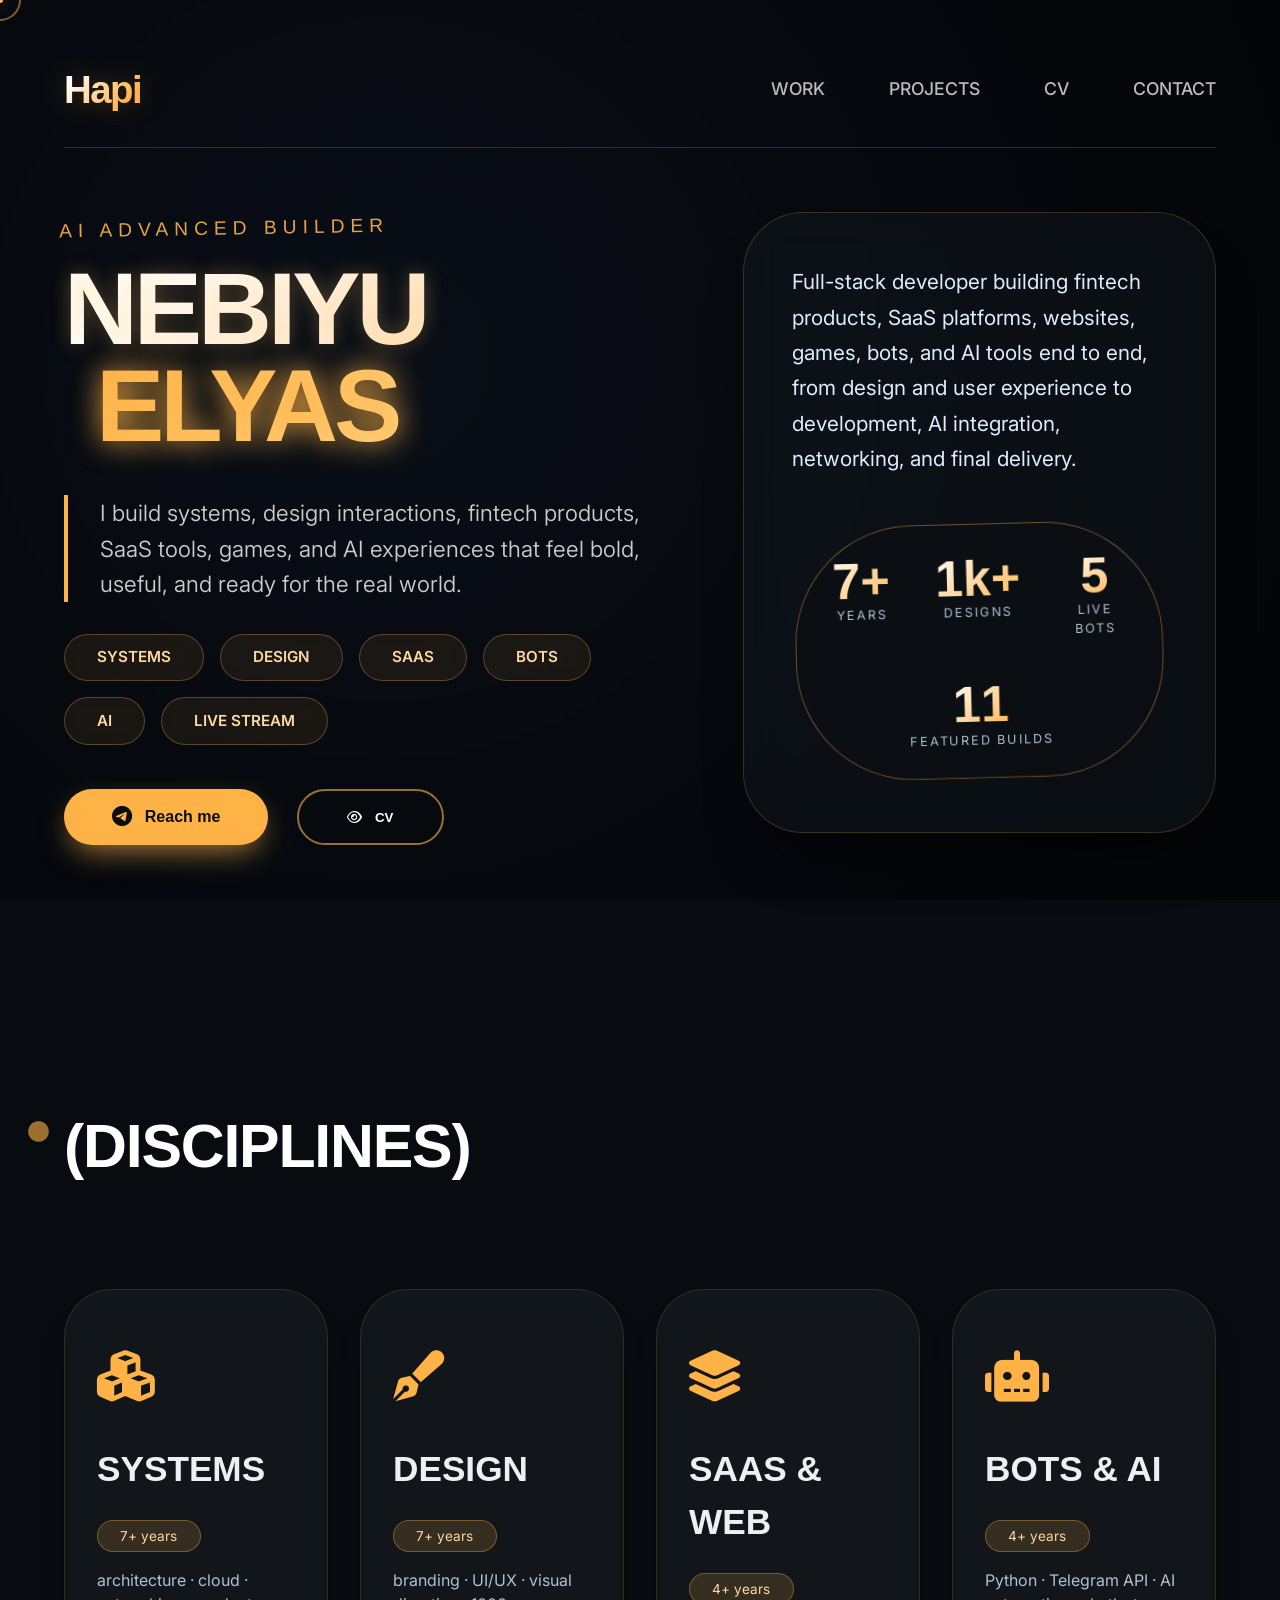
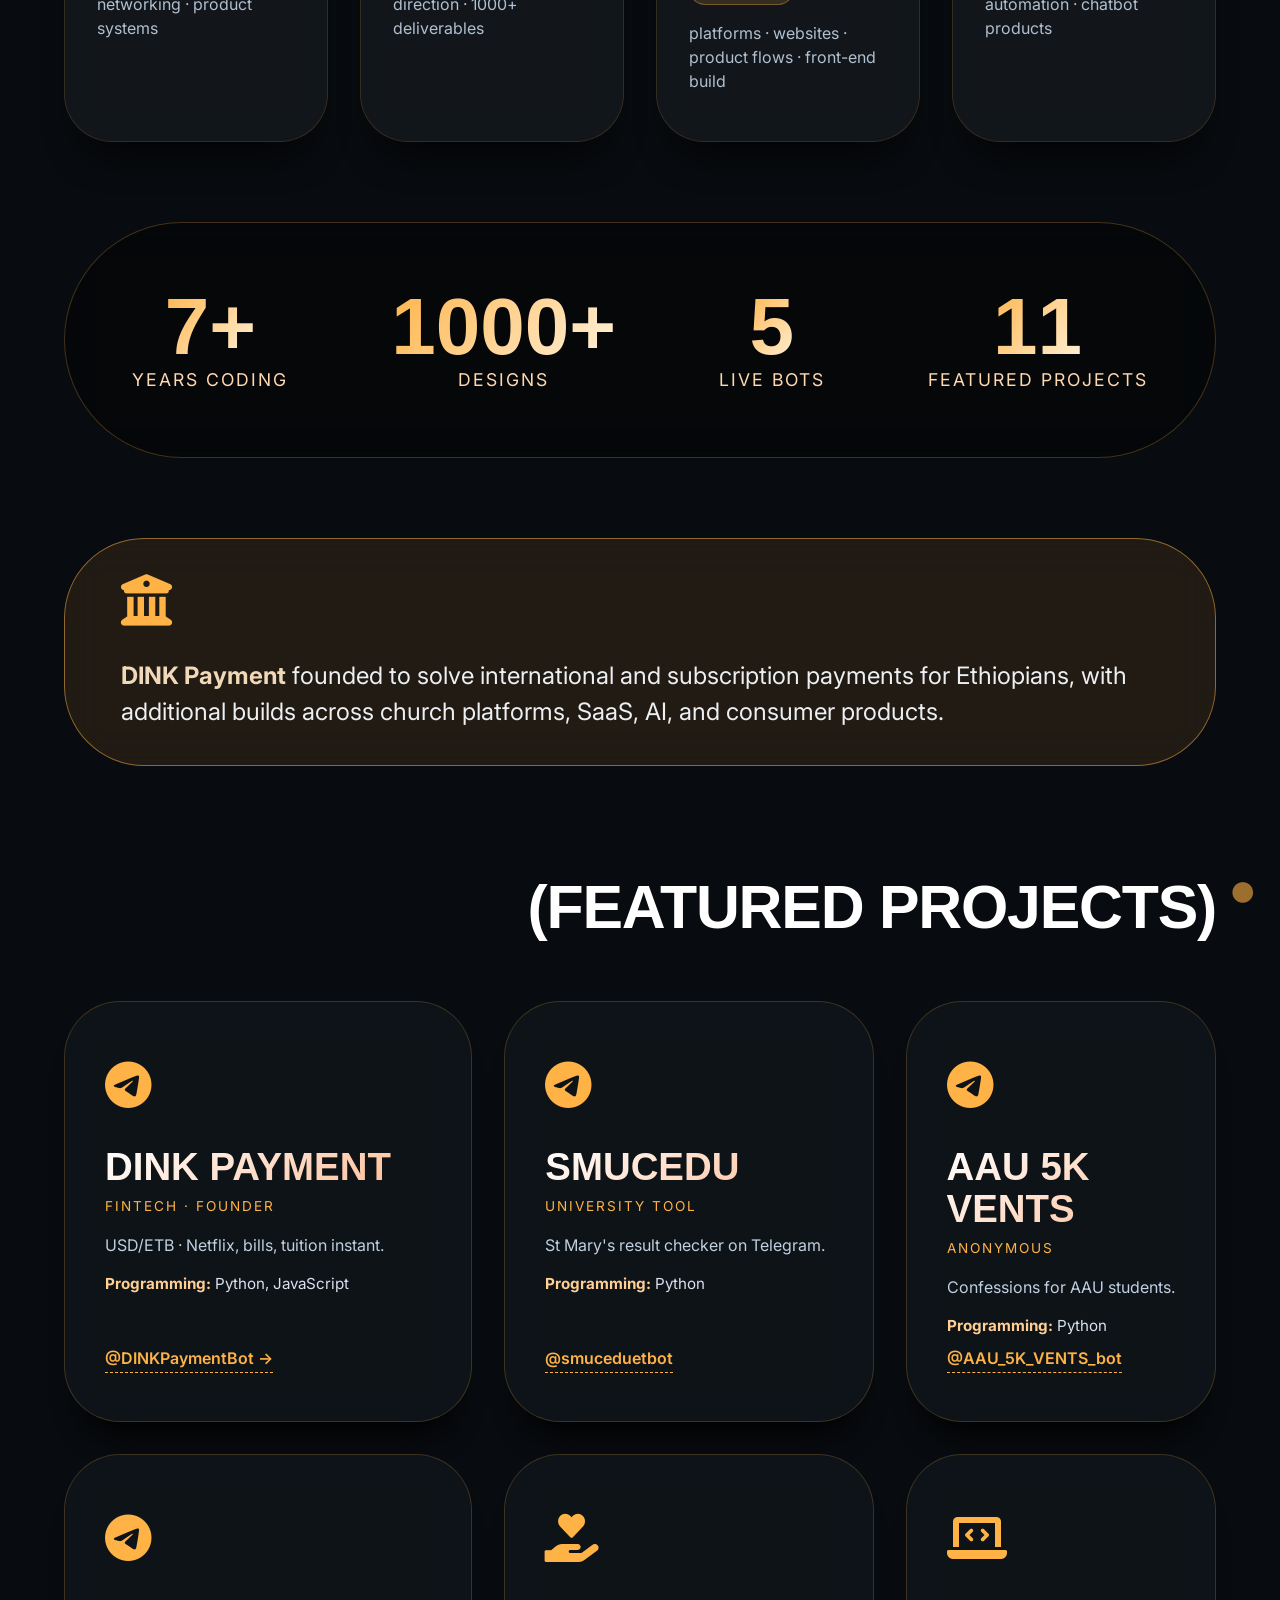
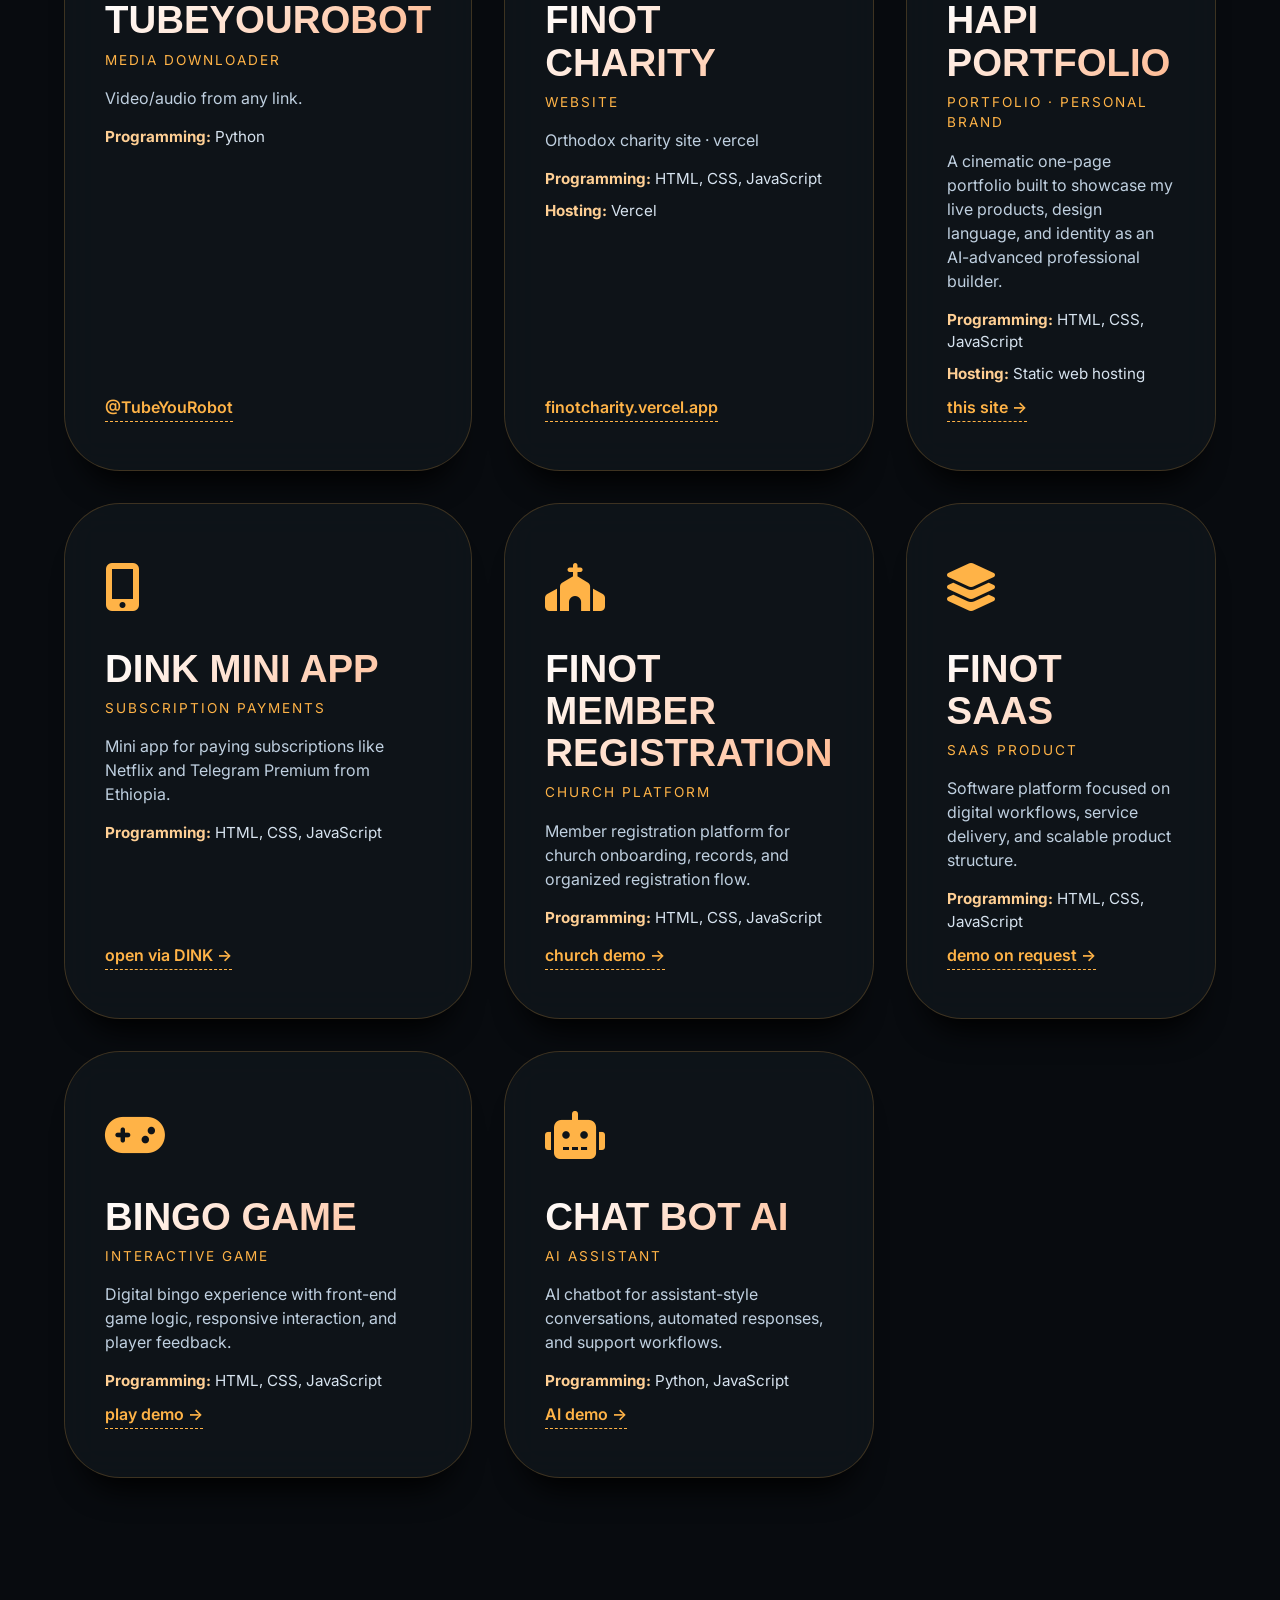
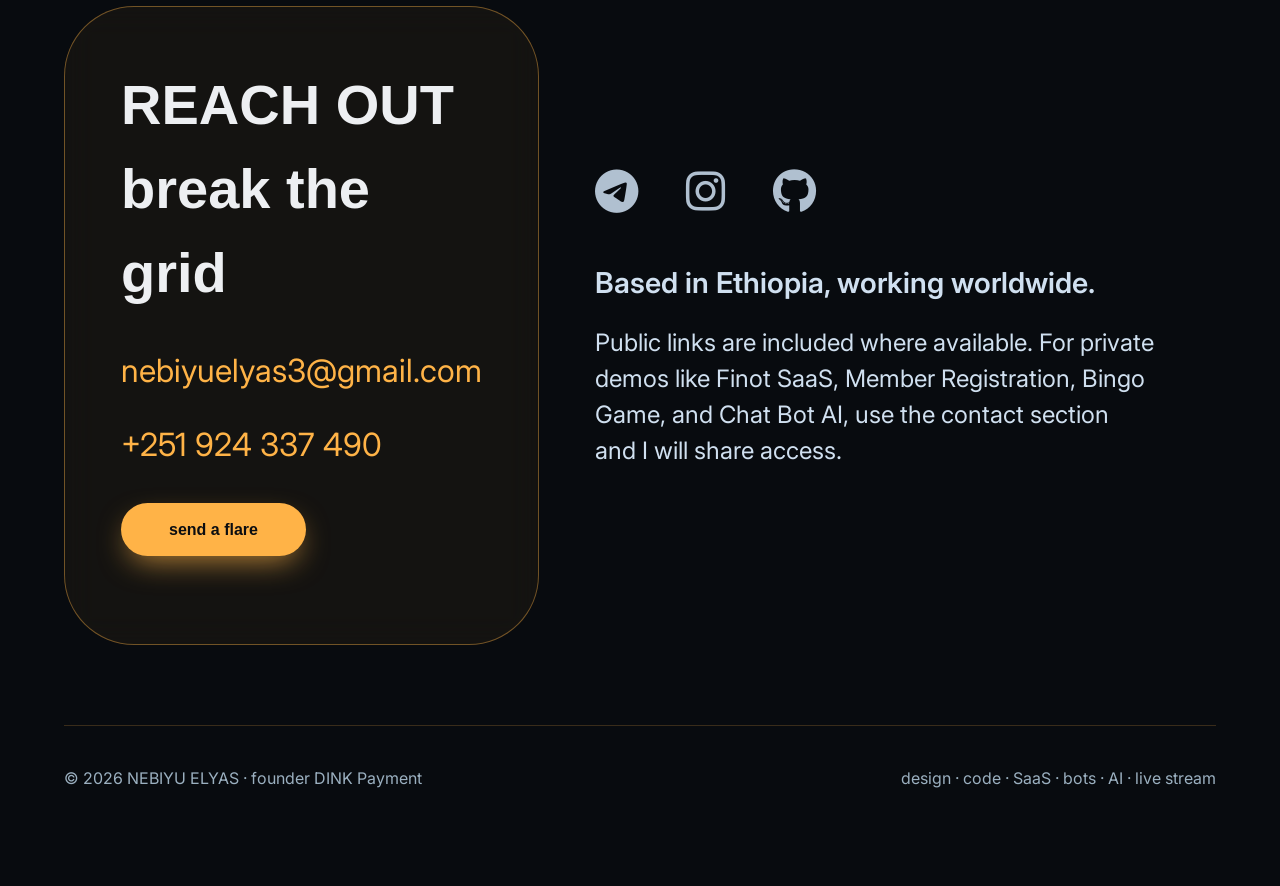
==== commit 65a9e649: "Add files via upload" ====
--- a/index.html
+++ b/index.html
@@ -1,870 +1,180 @@
-<!DOCTYPE html>
-<html lang="en">
-<head>
-  <meta charset="UTF-8">
-  <meta name="viewport" content="width=device-width, initial-scale=1.0">
-  <title>Nebiyu Elyas · Hapi</title>
-  <link rel="stylesheet" href="https://api.fontshare.com/v2/css?f[]=clash-display@400,500,600,700&display=swap">
-  <link rel="preconnect" href="https://fonts.googleapis.com">
-  <link rel="preconnect" href="https://fonts.gstatic.com" crossorigin>
-  <link href="https://fonts.googleapis.com/css2?family=Inter:opsz,wght@14..32,300;14..32,400;14..32,500;14..32,600;14..32,700&family=Space+Grotesk:wght@400;500;600;700&display=swap" rel="stylesheet">
-  <link rel="stylesheet" href="https://cdnjs.cloudflare.com/ajax/libs/font-awesome/6.0.0-beta3/css/all.min.css">
-  <style>
-    * {
-      margin: 0;
-      padding: 0;
-      box-sizing: border-box;
-    }
-
-    body {
-      background-color: #080b0f;
-      color: #edeff2;
-      font-family: 'Inter', 'Space Grotesk', sans-serif;
-      overflow-x: hidden;
-      line-height: 1.5;
-    }
-
-
-    .video-backdrop {
-      position: fixed;
-      top: 0;
-      left: 0;
-      width: 100%;
-      height: 100%;
-      z-index: -3;
-      object-fit: cover;
-      opacity: 0.35;
-      pointer-events: none;
-      filter: saturate(1.3) hue-rotate(2deg);
-    }
-
-    .overlay-deep {
-      position: fixed;
-      top: 0;
-      left: 0;
-      width: 100%;
-      height: 100%;
-      background: radial-gradient(circle at 30% 40%, rgba(10, 15, 25, 0.8) 0%, #030507 95%);
-      z-index: -2;
-      pointer-events: none;
-    }
-
-    /* ===== CURSOR – hybrid (first's energy + second's refinement) ===== */
-    .cursor-dot {
-      position: fixed;
-      width: 6px;
-      height: 6px;
-      background: #ffb347;
-      border-radius: 50%;
-      pointer-events: none;
-      z-index: 9999;
-      transform: translate(-50%, -50%);
-      transition: width 0.2s, height 0.2s, background 0.2s, box-shadow 0.2s;
-      box-shadow: 0 0 25px #ffb347;
-    }
-
-    .cursor-ring {
-      position: fixed;
-      width: 42px;
-      height: 42px;
-      border: 2px solid rgba(255, 180, 70, 0.5);
-      border-radius: 50%;
-      pointer-events: none;
-      z-index: 9998;
-      transform: translate(-50%, -50%);
-      transition: width 0.3s, height 0.3s, border-color 0.3s, backdrop-filter 0.3s;
-      backdrop-filter: blur(4px);
-    }
-
-    a, button, .card, .project-tile, .stat-rotator, .nav-link, .social-icon, .founder-highlight {
-      cursor: none;
-    }
-
-    a:hover ~ .cursor-dot,
-    button:hover ~ .cursor-dot,
-    .card:hover ~ .cursor-dot,
-    .project-tile:hover ~ .cursor-dot {
-      width: 18px;
-      height: 18px;
-      background: #ffffff;
-      box-shadow: 0 0 40px #ffaa33;
-    }
-
-    a:hover ~ .cursor-ring,
-    button:hover ~ .cursor-ring,
-    .card:hover ~ .cursor-ring,
-    .project-tile:hover ~ .cursor-ring {
-      width: 70px;
-      height: 70px;
-      border-color: rgba(255, 200, 120, 0.8);
-      border-width: 3px;
-      backdrop-filter: blur(8px);
-    }
-
-    /* ===== WRAPPER / CONTAINER (mix: first's wrapper + second's container) ===== */
-    .wrapper {
-      max-width: 1600px;
-      margin: 0 auto;
-      padding: 2rem 4rem;
-      position: relative;
-      z-index: 10;
-    }
-
-    /* ===== NAVIGATION (first's boldness + second's clash logo) ===== */
-    .navbar {
-      display: flex;
-      justify-content: space-between;
-      align-items: center;
-      padding: 1.8rem 0;
-      border-bottom: 1px solid rgba(255, 180, 70, 0.2);
-      margin-bottom: 2.5rem;
-    }
-
-    .logo {
-      font-family: 'Clash Display', sans-serif;
-      font-size: 2.4rem;
-      font-weight: 700;
-      letter-spacing: -0.04em;
-      background: linear-gradient(130deg, #fff 20%, #ffb347 80%);
-      -webkit-background-clip: text;
-      -webkit-text-fill-color: transparent;
-      text-shadow: 0 0 30px rgba(255, 180, 70, 0.3);
-    }
-
-    .nav-links {
-      display: flex;
-      gap: 4rem;
-    }
-
-    .nav-links a {
-      text-decoration: none;
-      color: #bbb;
-      font-weight: 500;
-      font-size: 1.1rem;
-      transition: color 0.3s;
-      position: relative;
-    }
-
-    .nav-links a::after {
-      content: '';
-      position: absolute;
-      bottom: -6px;
-      left: 0;
-      width: 0%;
-      height: 2px;
-      background: #ffb347;
-      transition: width 0.4s cubic-bezier(0.2, 0.9, 0.3, 1);
-    }
-
-    .nav-links a:hover {
-      color: #fff;
-    }
-
-    .nav-links a:hover::after {
-      width: 100%;
-    }
-
-    /* ===== HERO – asymmetric, bold, with rotated stats block ===== */
-    .hero {
-      display: grid;
-      grid-template-columns: 1.3fr 1fr;
-      gap: 4rem;
-      margin: 4rem 0 9rem 0;
-      align-items: start;
-    }
-
-    .hero-left {
-      position: relative;
-    }
-
-    .hero-pre {
-      font-family: 'Clash Display', sans-serif;
-      font-size: 1.2rem;
-      color: #ffb347;
-      text-transform: uppercase;
-      letter-spacing: 6px;
-      margin-bottom: 1.2rem;
-      transform: rotate(-1deg) translateX(-5px);
-      opacity: 0.9;
-    }
-
-    .hero-title {
-      font-family: 'Clash Display', sans-serif;
-      font-size: clamp(4.2rem, 8vw, 7rem);
-      font-weight: 700;
-      line-height: 0.95;
-      letter-spacing: -0.04em;
-      text-transform: uppercase;
-    }
-
-    .hero-title-line1 {
-      display: block;
-      background: linear-gradient(145deg, #fff 20%, #ffd8ad 80%);
-      -webkit-background-clip: text;
-      -webkit-text-fill-color: transparent;
-      text-shadow: 0 0 20px rgba(255, 200, 100, 0.3);
-    }
-
-    .hero-title-line2 {
-      display: block;
-      background: linear-gradient(145deg, #ffb347, #ffecb3);
-      -webkit-background-clip: text;
-      -webkit-text-fill-color: transparent;
-      margin-left: 2rem;
-      text-shadow: 0 0 30px #ffb347;
-    }
-
-    .hero-description {
-      margin: 2.5rem 0 2rem 0;
-      font-size: 1.4rem;
-      max-width: 550px;
-      color: #ccc;
-      border-left: 4px solid #ffb347;
-      padding-left: 2rem;
-      font-weight: 350;
-      line-height: 1.6;
-    }
-
-    .hero-badge-strip {
-      display: flex;
-      flex-wrap: wrap;
-      gap: 1rem;
-      margin: 2rem 0;
-    }
-
-    .hero-badge {
-      background: rgba(255, 180, 70, 0.08);
-      border: 1px solid rgba(255, 180, 70, 0.3);
-      backdrop-filter: blur(6px);
-      padding: 0.7rem 2rem;
-      border-radius: 60px;
-      font-weight: 600;
-      color: #ffd7a5;
-      font-size: 0.95rem;
-    }
-
-    .hero-right {
-      background: rgba(20, 28, 35, 0.4);
-      backdrop-filter: blur(20px);
-      border-radius: 60px;
-      padding: 3.2rem 3rem;
-      border: 1px solid rgba(255, 180, 70, 0.2);
-      box-shadow: 0 40px 60px -30px #000000cc;
-      transform: rotate(1.2deg) translateY(15px);
-    }
-
-    .hero-right p {
-      font-size: 1.3rem;
-      line-height: 1.7;
-      color: #deecfc;
-    }
-
-    .hero-right strong {
-      color: #ffb347;
-      font-weight: 700;
-    }
-
-    /* rotated stats block (star of the show) */
-    .stat-rotator {
-      display: flex;
-      flex-wrap: wrap;
-      gap: 2.5rem;
-      margin-top: 2.8rem;
-      padding: 1.8rem 2rem;
-      background: rgba(0, 0, 0, 0.3);
-      backdrop-filter: blur(16px);
-      border-radius: 120px;
-      border: 1px solid rgba(255, 180, 70, 0.4);
-      transform: rotate(-1.5deg) scale(0.98);
-      transition: transform 0.4s;
-    }
-
-    .stat-rotator:hover {
-      transform: rotate(0deg) scale(1);
-    }
-
-    .stat-item {
-      text-align: center;
-      flex: 1;
-    }
-
-    .stat-value {
-      font-family: 'Clash Display', sans-serif;
-      font-size: 3.2rem;
-      font-weight: 700;
-      background: linear-gradient(145deg, #ffffff, #ffb347);
-      -webkit-background-clip: text;
-      -webkit-text-fill-color: transparent;
-      line-height: 1;
-    }
-
-    .stat-label {
-      font-size: 0.8rem;
-      text-transform: uppercase;
-      color: #aac0d0;
-      letter-spacing: 2px;
-    }
-
-    .action-row {
-      display: flex;
-      gap: 1.8rem;
-      margin: 2.8rem 0 1rem;
-    }
-
-    .btn-primary {
-      background: #ffb347;
-      border: none;
-      padding: 1.1rem 3rem;
-      border-radius: 60px;
-      font-weight: 700;
-      font-size: 1rem;
-      color: #0b0d10;
-      display: inline-flex;
-      align-items: center;
-      gap: 0.8rem;
-      transition: all 0.4s;
-      box-shadow: 0 12px 30px -8px #ffb347b3;
-    }
-
-    .btn-primary i {
-      font-size: 1.3rem;
-    }
-
-    .btn-primary:hover {
-      background: #ffc264;
-      transform: translateY(-4px) scale(1.02);
-      box-shadow: 0 25px 35px -8px #ffb347;
-    }
-
-    .btn-outline {
-      background: transparent;
-      border: 2px solid rgba(255, 180, 70, 0.6);
-      padding: 1.1rem 3rem;
-      border-radius: 60px;
-      font-weight: 600;
-      color: #fff;
-      transition: 0.3s;
-      display: inline-flex;
-      align-items: center;
-      gap: 0.8rem;
-    }
-
-    .btn-outline:hover {
-      border-color: #ffb347;
-      background: rgba(255, 180, 70, 0.1);
-      transform: translateY(-4px);
-    }
-
-    /* ===== SECTION HEADERS (first's edgy style + clash) ===== */
-    .section-header {
-      font-family: 'Clash Display', sans-serif;
-      font-size: 3.8rem;
-      font-weight: 700;
-      letter-spacing: -0.02em;
-      margin: 6rem 0 3rem 0;
-      position: relative;
-      display: inline-block;
-      color: #ffffff;
-    }
-
-    .section-header::before {
-      content: '●';
-      color: #ffb347;
-      font-size: 3rem;
-      position: absolute;
-      left: -2.5rem;
-      top: -0.5rem;
-      opacity: 0.6;
-    }
-
-    .section-header-right {
-      text-align: right;
-      display: block;
-      margin-left: auto;
-      width: fit-content;
-    }
-
-    .section-header-right::before {
-      left: auto;
-      right: -2.5rem;
-    }
-
-    /* ===== EXPERTISE GRID (first's broken grid + second's card style) ===== */
-    .expertise-grid {
-      display: grid;
-      grid-template-columns: repeat(4, 1fr);
-      gap: 2rem;
-      margin: 3rem 0 5rem;
-    }
-
-    .card {
-      background: rgba(25, 30, 35, 0.6);
-      backdrop-filter: blur(16px);
-      border: 1px solid rgba(255, 180, 70, 0.15);
-      border-radius: 48px;
-      padding: 3rem 2rem;
-      transition: all 0.5s;
-      box-shadow: 0 30px 40px -25px #000;
-      transform: translateY(0);
-    }
-
-    .card:nth-child(2) { transform: translateY(40px); }
-    .card:nth-child(3) { transform: translateY(20px); }
-    .card:nth-child(4) { transform: translateY(-20px); }
-
-    .card:hover {
-      transform: translateY(-20px) scale(1.02);
-      border-color: #ffb347;
-      background: rgba(35, 42, 48, 0.8);
-      box-shadow: 0 40px 60px -15px #ffb34766;
-    }
-
-    .card-icon {
-      font-size: 3.2rem;
-      color: #ffb347;
-      margin-bottom: 1.8rem;
-    }
-
-    .card h3 {
-      font-family: 'Clash Display', sans-serif;
-      font-size: 2.2rem;
-      font-weight: 600;
-      margin-bottom: 0.5rem;
-    }
-
-    .card .chip {
-      background: rgba(255, 180, 70, 0.15);
-      display: inline-block;
-      padding: 0.3rem 1.4rem;
-      border-radius: 60px;
-      font-size: 0.85rem;
-      margin: 1rem 0;
-      border: 1px solid #ffb34755;
-      color: #ffd7a5;
-    }
-
-    .card p {
-      color: #b0c0d0;
-    }
-
-    /* ===== METRICS ROW (fusion of first's ribbon and second's metrics) ===== */
-    .metrics-row {
-      display: flex;
-      justify-content: space-around;
-      padding: 4rem 2rem;
-      background: rgba(0, 0, 0, 0.35);
-      backdrop-filter: blur(20px);
-      border-radius: 160px;
-      border: 1px solid rgba(255, 180, 70, 0.25);
-      margin: 5rem 0;
-      flex-wrap: wrap;
-      gap: 2rem;
-    }
-
-    .metric-block {
-      text-align: center;
-    }
-
-    .metric-number {
-      font-family: 'Clash Display', sans-serif;
-      font-size: 5rem;
-      font-weight: 800;
-      background: linear-gradient(130deg, #ffb347, #fff4e0);
-      -webkit-background-clip: text;
-      -webkit-text-fill-color: transparent;
-      line-height: 1;
-    }
-
-    .metric-label {
-      font-size: 1.1rem;
-      letter-spacing: 2px;
-      color: #ffd8b0;
-    }
-
-    /* ===== FOUNDER HIGHLIGHT (from second, with first's energy) ===== */
-    .founder-highlight {
-      background: rgba(255, 180, 70, 0.1);
-      backdrop-filter: blur(20px);
-      border-radius: 80px;
-      padding: 2.2rem 3.5rem;
-      margin: 5rem 0 3rem;
-      border: 1px solid #ffb34780;
-      font-size: 1.5rem;
-      display: flex;
-      align-items: center;
-      gap: 2rem;
-      flex-wrap: wrap;
-      transform: rotate(0.5deg);
-      transition: transform 0.3s;
-    }
-
-    .founder-highlight:hover {
-      transform: rotate(-0.2deg) scale(1.01);
-    }
-
-    .founder-highlight i {
-      font-size: 3.2rem;
-      color: #ffb347;
-    }
-
-    .founder-highlight strong {
-      color: #f0d8b8;
-      font-weight: 700;
-    }
-
-    /* ===== PROJECTS GRID (first's tilted tiles + second's structure) ===== */
-    .projects-grid {
-      display: grid;
-      grid-template-columns: repeat(3, 1fr);
-      gap: 2rem;
-      margin: 3rem 0;
-    }
-
-    .project-tile {
-      background: rgba(20, 28, 35, 0.5);
-      backdrop-filter: blur(18px);
-      border: 1px solid rgba(255, 180, 70, 0.2);
-      border-radius: 56px;
-      padding: 3rem 2.5rem;
-      transition: all 0.6s;
-      box-shadow: 0 30px 30px -20px black;
-      transform: rotate(0deg);
-    }
-
-    .project-tile:nth-child(2) { transform: rotate(1deg) translateY(20px); }
-    .project-tile:nth-child(3) { transform: rotate(-1.5deg) translateY(10px); }
-    .project-tile:nth-child(4) { transform: rotate(2deg) translateY(30px); }
-    .project-tile:nth-child(5) { transform: rotate(-1deg) translateY(-10px); }
-    .project-tile:nth-child(6) { transform: rotate(0.5deg) translateY(15px); }
-
-    .project-tile:hover {
-      transform: scale(1.02) rotate(0deg) translateY(-15px);
-      border-color: #ffb347;
-      background: rgba(30, 38, 45, 0.8);
-      box-shadow: 0 40px 60px -15px #ffb34766;
-    }
-
-    .project-icon {
-      font-size: 3rem;
-      color: #ffb347;
-      margin-bottom: 1.5rem;
-    }
-
-    .project-tile h4 {
-      font-family: 'Clash Display', sans-serif;
-      font-size: 2.5rem;
-      font-weight: 700;
-      line-height: 1.1;
-      background: linear-gradient(145deg, #fff, #ffb990);
-      -webkit-background-clip: text;
-      -webkit-text-fill-color: transparent;
-    }
-
-    .project-sub {
-      font-size: 0.85rem;
-      color: #ffb347;
-      text-transform: uppercase;
-      letter-spacing: 2px;
-      margin: 0.5rem 0 1rem;
-    }
-
-    .project-desc {
-      color: #c0d0e0;
-      margin-bottom: 1.2rem;
-    }
-
-    .project-link {
-      color: #ffb347;
-      text-decoration: none;
-      font-weight: 600;
-      border-bottom: 1px dashed #ffb347;
-      padding-bottom: 2px;
-    }
-
-    /* ===== CONTACT AREA (first's messy + second's refinement) ===== */
-    .contact-area {
-      display: grid;
-      grid-template-columns: 1fr 1.5fr;
-      gap: 3.5rem;
-      margin: 8rem 0 5rem;
-    }
-
-    .contact-left {
-      background: rgba(255, 180, 70, 0.05);
-      backdrop-filter: blur(16px);
-      border-radius: 70px;
-      padding: 3.5rem;
-      border: 1px solid #ffb34766;
-      transform: rotate(-1deg);
-    }
-
-    .contact-left h2 {
-      font-family: 'Clash Display', sans-serif;
-      font-size: 3.5rem;
-      font-weight: 700;
-      margin-bottom: 2rem;
-    }
-
-    .contact-left a {
-      color: #ffb347;
-      font-size: 2rem;
-      text-decoration: none;
-      display: block;
-      margin: 1.5rem 0;
-      border-bottom: 2px solid transparent;
-      transition: 0.3s;
-      width: fit-content;
-    }
-
-    .contact-left a:hover {
-      border-bottom-color: #ffb347;
-    }
-
-    .contact-right {
-      display: flex;
-      flex-direction: column;
-      gap: 2.5rem;
-      justify-content: center;
-    }
-
-    .social-bunch {
-      display: flex;
-      gap: 3rem;
-      flex-wrap: wrap;
-    }
-
-    .social-icon {
-      font-size: 2.8rem;
-      color: #b0c0d0;
-      transition: 0.3s;
-    }
-
-    .social-icon:hover {
-      color: #ffb347;
-      transform: translateY(-10px) scale(1.1);
-    }
-
-    .contact-note {
-      font-size: 1.5rem;
-      color: #d0e0f0;
-      max-width: 500px;
-    }
-
-    .footer {
-      display: flex;
-      justify-content: space-between;
-      padding: 2.5rem 0 4rem;
-      border-top: 1px solid rgba(255, 180, 70, 0.2);
-      color: #9bb0c0;
-    }
-
-    /* ===== REVEAL ANIMATION (first's reveal) ===== */
-    .reveal {
-      opacity: 0;
-      transform: translateY(50px) scale(0.98);
-      transition: all 0.9s cubic-bezier(0.2, 0.8, 0.3, 1);
-    }
-
-    .reveal.show {
-      opacity: 1;
-      transform: translateY(0) scale(1);
-    }
-
-    @media (max-width: 1000px) {
-      .hero { grid-template-columns: 1fr; }
-      .expertise-grid { grid-template-columns: repeat(2,1fr); }
-      .card:nth-child(2), .card:nth-child(3), .card:nth-child(4) { transform: none; }
-      .projects-grid { grid-template-columns: repeat(2,1fr); }
-      .project-tile:nth-child(n) { transform: none; }
-      .contact-area { grid-template-columns: 1fr; }
-      .wrapper { padding: 1.5rem; }
-    }
-
-    @media (max-width: 600px) {
-      .expertise-grid, .projects-grid { grid-template-columns: 1fr; }
-      .metrics-row { flex-direction: column; gap: 2rem; }
-    }
-  </style>
-</head>
-<body>
-  <!-- video background (from second) -->
-  <video class="video-backdrop" autoplay muted loop playsinline>
-    <source src="https://videos.pexels.com/video-files/3129671/3129671-uhd_3840_2160_30fps.mp4" type="video/mp4">
-  </video>
-  <div class="overlay-deep"></div>
-
-  <!-- cursor duo (from first) -->
-  <div class="cursor-dot" id="cursorDot"></div>
-  <div class="cursor-ring" id="cursorRing"></div>
-
-  <div class="wrapper">
-    <nav class="navbar">
-      <div class="logo">Hapi</div>
-      <div class="nav-links">
-        <a href="#work">WORK</a>
-        <a href="#projects">PROJECTS</a>
-        <a href="#contact">CONTACT</a>
-      </div>
-    </nav>
-
-    <!-- HERO – fusion -->
-    <div class="hero" id="work">
-      <div class="hero-left reveal">
-        <div class="hero-pre">CREATIVE ENGINEER</div>
-        <div class="hero-title">
-          <span class="hero-title-line1">NEBIYU</span>
-          <span class="hero-title-line2">ELYAS</span>
-        </div>
-        <div class="hero-description">
-          Twenty, coding since 13. I build systems, design interactions, and craft bots that feel like magic.
-        </div>
-        <div class="hero-badge-strip">
-          <span class="hero-badge">SYSTEMS</span>
-          <span class="hero-badge">DESIGN</span>
-          <span class="hero-badge">MOTION</span>
-          <span class="hero-badge">BOTS</span>
-          <!-- new badge: live stream production (discreet) -->
-          <span class="hero-badge">LIVE STREAM</span>
-        </div>
-        <div class="action-row">
-          <button class="btn-primary" onclick="window.open('https://t.me/neb_ela','_blank')"><i class="fa-brands fa-telegram"></i> Reach me</button>
-          <button class="btn-outline"><i class="fa-regular fa-eye"></i> CV</button>
-        </div>
-      </div>
-      <div class="hero-right reveal">
-        <p><strong>DINK PAYMENT</strong> international payments for Ethiopians. Also developer of <strong>FINOT CHARITY</strong> website, 5+ active Telegram bots, 1000+ designs, and motion that moves. Experienced with OBS and live stream production.</p>
-        <!-- rotated stats block -->
-        <div class="stat-rotator">
-          <div class="stat-item"><span class="stat-value">7+</span><div class="stat-label">years</div></div>
-          <div class="stat-item"><span class="stat-value">1k+</span><div class="stat-label">designs</div></div>
-          <div class="stat-item"><span class="stat-value">5</span><div class="stat-label">live bots</div></div>
-          <div class="stat-item"><span class="stat-value">1</span><div class="stat-label">payment co.</div></div>
-        </div>
-      </div>
-    </div>
-
-    <!-- expertise -->
-    <div>
-      <h2 class="section-header reveal">(DISCIPLINES)</h2>
-    </div>
-    <div class="expertise-grid">
-      <div class="card reveal"><div class="card-icon"><i class="fa-solid fa-cubes"></i></div><h3>SYSTEMS</h3><div class="chip">7+ years</div><p>architecture · cloud · networking · security</p></div>
-      <div class="card reveal"><div class="card-icon"><i class="fa-solid fa-pen-fancy"></i></div><h3>DESIGN</h3><div class="chip">7+ years</div><p>branding · UI/UX · 1000+ deliverables</p></div>
-      <div class="card reveal"><div class="card-icon"><i class="fa-solid fa-film"></i></div><h3>MOTION</h3><div class="chip">5+ years</div><p>AE · Premiere · 500+ edits & graphics</p></div>
-      <div class="card reveal"><div class="card-icon"><i class="fa-brands fa-telegram"></i></div><h3>BOTS & AI</h3><div class="chip">4+ years</div><p>Python · Telegram API · AI-assisted dev</p></div>
-    </div>
-
-    <!-- metrics row -->
-    <div class="metrics-row reveal">
-      <div class="metric-block"><span class="metric-number">7+</span><div class="metric-label">YEARS CODING</div></div>
-      <div class="metric-block"><span class="metric-number">1000+</span><div class="metric-label">DESIGNS</div></div>
-      <div class="metric-block"><span class="metric-number">500+</span><div class="metric-label">MOTION EDITS</div></div>
-      <div class="metric-block"><span class="metric-number">5</span><div class="metric-label">LIVE BOTS</div></div>
-    </div>
-
-    <!-- founder highlight + projects -->
-    <div id="projects">
-      <div class="founder-highlight reveal">
-        <i class="fa-solid fa-building-columns"></i>
-        <span><strong>DINK Payment</strong> founded to solve international payments for Ethiopians. Live, processing daily.</span>
-      </div>
-
-      <h2 class="section-header section-header-right reveal">(LIVE PROJECTS)</h2>
-      <div class="projects-grid">
-        <div class="project-tile reveal"><div class="project-icon"><i class="fa-brands fa-telegram"></i></div><h4>DINK PAYMENT</h4><div class="project-sub">fintech · founder</div><p class="project-desc">USD/ETB · Netflix, bills, tuition instant.</p><a href="#" class="project-link">@DINKPaymentBot →</a></div>
-        <div class="project-tile reveal"><div class="project-icon"><i class="fa-brands fa-telegram"></i></div><h4>SMUCEDU</h4><div class="project-sub">university tool</div><p class="project-desc">St Mary's result checker on Telegram.</p><a href="https://t.me/smuceduetbot" target="_blank" class="project-link">@smuceduetbot</a></div>
-        <div class="project-tile reveal"><div class="project-icon"><i class="fa-brands fa-telegram"></i></div><h4>AAU 5K VENTS</h4><div class="project-sub">anonymous</div><p class="project-desc">Confessions for AAU students.</p><a href="https://t.me/AAU_5K_VENTS_bot" target="_blank" class="project-link">@AAU_5K_VENTS_bot</a></div>
-        <div class="project-tile reveal"><div class="project-icon"><i class="fa-brands fa-telegram"></i></div><h4>TUBEYOUROBOT</h4><div class="project-sub">media downloader</div><p class="project-desc">Video/audio from any link.</p><a href="https://t.me/TubeYouRobot" target="_blank" class="project-link">@TubeYouRobot</a></div>
-        <div class="project-tile reveal"><div class="project-icon"><i class="fa-solid fa-hand-holding-heart"></i></div><h4>FINOT CHARITY</h4><div class="project-sub">website</div><p class="project-desc">Orthodox charity site · vercel</p><a href="https://finotcharity.vercel.app/" target="_blank" class="project-link">finotcharity.vercel.app</a></div>
-        <div class="project-tile reveal"><div class="project-icon"><i class="fa-solid fa-paint-brush"></i></div><h4>Branding archive</h4><div class="project-sub">1000+ designs</div><p class="project-desc">Logos, identities, social assets.</p><a href="#" class="project-link">portfolio →</a></div>
-      </div>
-    </div>
-
-    <!-- contact area -->
-    <div class="contact-area" id="contact">
-      <div class="contact-left reveal">
-        <h2>REACH OUT <br> break the grid</h2>
-        <a href="mailto:nebiyuelyas3@gmail.com">nebiyuelyas3@gmail.com</a>
-        <a href="tel:+251924337490">+251 924 337 490</a>
-        <div style="margin: 2rem 0;">
-          <button class="btn-primary" onclick="window.location.href='mailto:nebiyuelyas3@gmail.com'">send a flare</button>
-        </div>
-      </div>
-      <div class="contact-right">
-        <div class="social-bunch">
-          <a href="https://t.me/neb_ela" target="_blank" class="social-icon"><i class="fa-brands fa-telegram"></i></a>
-          <a href="https://instagram.com/hapi_ela" target="_blank" class="social-icon"><i class="fa-brands fa-instagram"></i></a>
-          <a href="https://github.com/NebiyuEla" target="_blank" class="social-icon"><i class="fa-brands fa-github"></i></a>
-        </div>
-        <div class="contact-note">
-          <p style="font-size: 1.8rem; font-weight: 600; line-height: 1.2;">Based in Ethiopia, working worldwide.</p>
-          <p style="margin: 1.5rem 0;">I don't do boring. Let's build something that bends perception.</p>
-        </div>
-      </div>
-    </div>
-
-    <footer class="footer">
-      <span>© 2025 NEBIYU ELYAS · founder DINK Payment</span>
-      <span>design · code · motion · bots · live stream</span>
-    </footer>
-  </div>
-
-  <script>
-    (function() {
-      // cursor
-      const dot = document.getElementById('cursorDot');
-      const ring = document.getElementById('cursorRing');
-
-      document.addEventListener('mousemove', (e) => {
-        dot.style.left = e.clientX + 'px';
-        dot.style.top = e.clientY + 'px';
-        setTimeout(() => {
-          ring.style.left = e.clientX + 'px';
-          ring.style.top = e.clientY + 'px';
-        }, 30);
-      });
-
-      // hover effect
-      const interactive = document.querySelectorAll('a, button, .card, .project-tile, .stat-rotator, .nav-link, .social-icon, .founder-highlight, .btn-primary, .btn-outline');
-      interactive.forEach(el => {
-        el.addEventListener('mouseenter', () => {
-          dot.style.width = '18px';
-          dot.style.height = '18px';
-          dot.style.background = '#ffffff';
-          ring.style.width = '70px';
-          ring.style.height = '70px';
-          ring.style.borderColor = 'rgba(255, 200, 120, 0.8)';
-          ring.style.borderWidth = '3px';
-        });
-        el.addEventListener('mouseleave', () => {
-          dot.style.width = '6px';
-          dot.style.height = '6px';
-          dot.style.background = '#ffb347';
-          ring.style.width = '42px';
-          ring.style.height = '42px';
-          ring.style.borderColor = 'rgba(255, 180, 70, 0.5)';
-          ring.style.borderWidth = '2px';
-        });
-      });
-
-      // scroll reveal
-      const reveals = document.querySelectorAll('.reveal');
-      const observer = new IntersectionObserver((entries) => {
-        entries.forEach(entry => {
-          if (entry.isIntersecting) entry.target.classList.add('show');
-        });
-      }, { threshold: 0.15, rootMargin: '0px 0px -70px 0px' });
-      reveals.forEach(r => observer.observe(r));
-
-      // smooth anchor
-      document.querySelectorAll('a[href^="#"]').forEach(anchor => {
-        anchor.addEventListener('click', function(e) {
-          e.preventDefault();
-          const target = document.querySelector(this.getAttribute('href'));
-          if (target) target.scrollIntoView({ behavior: 'smooth' });
-        });
-      });
-    })();
-  </script>
-</body>
-</html>
+<!DOCTYPE html>
+<html lang="en">
+<head>
+  <meta charset="UTF-8">
+  <meta name="viewport" content="width=device-width, initial-scale=1.0">
+  <title>Nebiyu Elyas · Hapi</title>
+  <link rel="stylesheet" href="https://api.fontshare.com/v2/css?f[]=clash-display@400,500,600,700&display=swap">
+  <link rel="preconnect" href="https://fonts.googleapis.com">
+  <link rel="preconnect" href="https://fonts.gstatic.com" crossorigin>
+  <link href="https://fonts.googleapis.com/css2?family=Inter:opsz,wght@14..32,300;14..32,400;14..32,500;14..32,600;14..32,700&family=Space+Grotesk:wght@400;500;600;700&display=swap" rel="stylesheet">
+  <link rel="stylesheet" href="https://cdnjs.cloudflare.com/ajax/libs/font-awesome/6.0.0-beta3/css/all.min.css">
+  <style>
+    *{margin:0;padding:0;box-sizing:border-box}body{background-color:#080b0f;color:#edeff2;font-family:'Inter','Space Grotesk',sans-serif;overflow-x:hidden;line-height:1.5}.video-backdrop{position:fixed;top:0;left:0;width:100%;height:100%;z-index:-3;object-fit:cover;opacity:.35;pointer-events:none;filter:saturate(1.3) hue-rotate(2deg)}.overlay-deep{position:fixed;top:0;left:0;width:100%;height:100%;background:radial-gradient(circle at 30% 40%,rgba(10,15,25,.8) 0%,#030507 95%);z-index:-2;pointer-events:none}.cursor-dot{position:fixed;width:6px;height:6px;background:#ffb347;border-radius:50%;pointer-events:none;z-index:9999;transform:translate(-50%,-50%);transition:width .2s,height .2s,background .2s,box-shadow .2s;box-shadow:0 0 25px #ffb347}.cursor-ring{position:fixed;width:42px;height:42px;border:2px solid rgba(255,180,70,.5);border-radius:50%;pointer-events:none;z-index:9998;transform:translate(-50%,-50%);transition:width .3s,height .3s,border-color .3s,backdrop-filter .3s;backdrop-filter:blur(4px)}a,button,.card,.project-tile,.stat-rotator,.nav-link,.social-icon,.founder-highlight{cursor:none}a:hover~.cursor-dot,button:hover~.cursor-dot,.card:hover~.cursor-dot,.project-tile:hover~.cursor-dot{width:18px;height:18px;background:#fff;box-shadow:0 0 40px #ffaa33}a:hover~.cursor-ring,button:hover~.cursor-ring,.card:hover~.cursor-ring,.project-tile:hover~.cursor-ring{width:70px;height:70px;border-color:rgba(255,200,120,.8);border-width:3px;backdrop-filter:blur(8px)}.wrapper{max-width:1600px;margin:0 auto;padding:2rem 4rem;position:relative;z-index:10}.navbar{display:flex;justify-content:space-between;align-items:center;padding:1.8rem 0;border-bottom:1px solid rgba(255,180,70,.2);margin-bottom:2.5rem}.logo{font-family:'Clash Display',sans-serif;font-size:2.4rem;font-weight:700;letter-spacing:-.04em;background:linear-gradient(130deg,#fff 20%,#ffb347 80%);-webkit-background-clip:text;-webkit-text-fill-color:transparent;text-shadow:0 0 30px rgba(255,180,70,.3)}.nav-links{display:flex;gap:4rem}.nav-links a{text-decoration:none;color:#bbb;font-weight:500;font-size:1.1rem;transition:color .3s;position:relative}.nav-links a::after{content:'';position:absolute;bottom:-6px;left:0;width:0%;height:2px;background:#ffb347;transition:width .4s cubic-bezier(.2,.9,.3,1)}.nav-links a:hover{color:#fff}.nav-links a:hover::after{width:100%}.hero{display:grid;grid-template-columns:1.3fr 1fr;gap:4rem;margin:4rem 0 9rem;align-items:start}.hero-left{position:relative}.hero-pre{font-family:'Clash Display',sans-serif;font-size:1.2rem;color:#ffb347;text-transform:uppercase;letter-spacing:6px;margin-bottom:1.2rem;transform:rotate(-1deg) translateX(-5px);opacity:.9}.hero-title{font-family:'Clash Display',sans-serif;font-size:clamp(4.2rem,8vw,7rem);font-weight:700;line-height:.95;letter-spacing:-.04em;text-transform:uppercase}.hero-title-line1{display:block;background:linear-gradient(145deg,#fff 20%,#ffd8ad 80%);-webkit-background-clip:text;-webkit-text-fill-color:transparent;text-shadow:0 0 20px rgba(255,200,100,.3)}.hero-title-line2{display:block;background:linear-gradient(145deg,#ffb347,#ffecb3);-webkit-background-clip:text;-webkit-text-fill-color:transparent;margin-left:2rem;text-shadow:0 0 30px #ffb347}.hero-description{margin:2.5rem 0 2rem;font-size:1.4rem;max-width:580px;color:#ccc;border-left:4px solid #ffb347;padding-left:2rem;font-weight:350;line-height:1.6}.hero-badge-strip{display:flex;flex-wrap:wrap;gap:1rem;margin:2rem 0}.hero-badge{background:rgba(255,180,70,.08);border:1px solid rgba(255,180,70,.3);backdrop-filter:blur(6px);padding:.7rem 2rem;border-radius:60px;font-weight:600;color:#ffd7a5;font-size:.95rem}.hero-right{background:rgba(20,28,35,.4);backdrop-filter:blur(20px);border-radius:60px;padding:3.2rem 3rem;border:1px solid rgba(255,180,70,.2);box-shadow:0 40px 60px -30px #000000cc;transform:rotate(1.2deg) translateY(15px)}.hero-right p{font-size:1.3rem;line-height:1.7;color:#deecfc}.hero-right strong{color:#ffb347;font-weight:700}.stat-rotator{display:flex;flex-wrap:wrap;gap:2.5rem;margin-top:2.8rem;padding:1.8rem 2rem;background:rgba(0,0,0,.3);backdrop-filter:blur(16px);border-radius:120px;border:1px solid rgba(255,180,70,.4);transform:rotate(-1.5deg) scale(.98);transition:transform .4s}.stat-rotator:hover{transform:rotate(0) scale(1)}.stat-item{text-align:center;flex:1}.stat-value{font-family:'Clash Display',sans-serif;font-size:3.2rem;font-weight:700;background:linear-gradient(145deg,#fff,#ffb347);-webkit-background-clip:text;-webkit-text-fill-color:transparent;line-height:1}.stat-label{font-size:.8rem;text-transform:uppercase;color:#aac0d0;letter-spacing:2px}.action-row{display:flex;gap:1.8rem;margin:2.8rem 0 1rem;flex-wrap:wrap}.btn-primary{background:#ffb347;border:none;padding:1.1rem 3rem;border-radius:60px;font-weight:700;font-size:1rem;color:#0b0d10;display:inline-flex;align-items:center;gap:.8rem;transition:all .4s;box-shadow:0 12px 30px -8px #ffb347b3}.btn-primary i{font-size:1.3rem}.btn-primary:hover{background:#ffc264;transform:translateY(-4px) scale(1.02);box-shadow:0 25px 35px -8px #ffb347}.btn-outline{background:transparent;border:2px solid rgba(255,180,70,.6);padding:1.1rem 3rem;border-radius:60px;font-weight:600;color:#fff;transition:.3s;display:inline-flex;align-items:center;gap:.8rem}.btn-outline:hover{border-color:#ffb347;background:rgba(255,180,70,.1);transform:translateY(-4px)}.section-header{font-family:'Clash Display',sans-serif;font-size:3.8rem;font-weight:700;letter-spacing:-.02em;margin:6rem 0 3rem;position:relative;display:inline-block;color:#fff}.section-header::before{content:'●';color:#ffb347;font-size:3rem;position:absolute;left:-2.5rem;top:-.5rem;opacity:.6}.section-header-right{text-align:right;display:block;margin-left:auto;width:fit-content}.section-header-right::before{left:auto;right:-2.5rem}
+    .expertise-grid{display:grid;grid-template-columns:repeat(4,1fr);gap:2rem;margin:3rem 0 5rem}.card{background:rgba(25,30,35,.6);backdrop-filter:blur(16px);border:1px solid rgba(255,180,70,.15);border-radius:48px;padding:3rem 2rem;transition:all .5s;box-shadow:0 30px 40px -25px #000;transform:translateY(0)}.card:nth-child(2){transform:translateY(40px)}.card:nth-child(3){transform:translateY(20px)}.card:nth-child(4){transform:translateY(-20px)}.card:hover{transform:translateY(-20px) scale(1.02);border-color:#ffb347;background:rgba(35,42,48,.8);box-shadow:0 40px 60px -15px #ffb34766}.card-icon{font-size:3.2rem;color:#ffb347;margin-bottom:1.8rem}.card h3{font-family:'Clash Display',sans-serif;font-size:2.2rem;font-weight:600;margin-bottom:.5rem}.card .chip{background:rgba(255,180,70,.15);display:inline-block;padding:.3rem 1.4rem;border-radius:60px;font-size:.85rem;margin:1rem 0;border:1px solid #ffb34755;color:#ffd7a5}.card p{color:#b0c0d0}.metrics-row{display:flex;justify-content:space-around;padding:4rem 2rem;background:rgba(0,0,0,.35);backdrop-filter:blur(20px);border-radius:160px;border:1px solid rgba(255,180,70,.25);margin:5rem 0;flex-wrap:wrap;gap:2rem}.metric-block{text-align:center}.metric-number{font-family:'Clash Display',sans-serif;font-size:5rem;font-weight:800;background:linear-gradient(130deg,#ffb347,#fff4e0);-webkit-background-clip:text;-webkit-text-fill-color:transparent;line-height:1}.metric-label{font-size:1.1rem;letter-spacing:2px;color:#ffd8b0}.founder-highlight{background:rgba(255,180,70,.1);backdrop-filter:blur(20px);border-radius:80px;padding:2.2rem 3.5rem;margin:5rem 0 3rem;border:1px solid #ffb34780;font-size:1.5rem;display:flex;align-items:center;gap:2rem;flex-wrap:wrap;transform:rotate(.5deg);transition:transform .3s}.founder-highlight:hover{transform:rotate(-.2deg) scale(1.01)}.founder-highlight i{font-size:3.2rem;color:#ffb347}.founder-highlight strong{color:#f0d8b8;font-weight:700}.projects-grid{display:grid;grid-template-columns:repeat(3,1fr);gap:2rem;margin:3rem 0}.project-tile{background:rgba(20,28,35,.5);backdrop-filter:blur(18px);border:1px solid rgba(255,180,70,.2);border-radius:56px;padding:3rem 2.5rem;transition:all .6s;box-shadow:0 30px 30px -20px #000;transform:rotate(0);display:flex;flex-direction:column;min-height:100%}.project-tile:nth-child(2){transform:rotate(1deg) translateY(20px)}.project-tile:nth-child(3){transform:rotate(-1.5deg) translateY(10px)}.project-tile:nth-child(4){transform:rotate(2deg) translateY(30px)}.project-tile:nth-child(5){transform:rotate(-1deg) translateY(-10px)}.project-tile:nth-child(6){transform:rotate(.5deg) translateY(15px)}.project-tile:nth-child(7){transform:rotate(-1.2deg) translateY(10px)}.project-tile:nth-child(8){transform:rotate(1.1deg) translateY(22px)}.project-tile:nth-child(9){transform:rotate(-.8deg) translateY(-8px)}.project-tile:nth-child(10){transform:rotate(1.6deg) translateY(18px)}.project-tile:nth-child(11){transform:rotate(-1.4deg) translateY(12px)}.project-tile:hover{transform:scale(1.02) rotate(0) translateY(-15px);border-color:#ffb347;background:rgba(30,38,45,.8);box-shadow:0 40px 60px -15px #ffb34766}.project-icon{font-size:3rem;color:#ffb347;margin-bottom:1.5rem}.project-tile h4{font-family:'Clash Display',sans-serif;font-size:2.4rem;font-weight:700;line-height:1.1;background:linear-gradient(145deg,#fff,#ffb990);-webkit-background-clip:text;-webkit-text-fill-color:transparent}.project-sub{font-size:.85rem;color:#ffb347;text-transform:uppercase;letter-spacing:2px;margin:.5rem 0 1rem}.project-desc{color:#c0d0e0;margin-bottom:1rem}.project-spec{color:#d7e3ef;font-size:.95rem;margin-bottom:.55rem}.project-spec strong{color:#ffcf94}.project-link{color:#ffb347;text-decoration:none;font-weight:600;border-bottom:1px dashed #ffb347;padding-bottom:2px;width:fit-content;margin-top:auto}
+    .contact-area{display:grid;grid-template-columns:1fr 1.5fr;gap:3.5rem;margin:8rem 0 5rem}.contact-left{background:rgba(255,180,70,.05);backdrop-filter:blur(16px);border-radius:70px;padding:3.5rem;border:1px solid #ffb34766;transform:rotate(-1deg)}.contact-left h2{font-family:'Clash Display',sans-serif;font-size:3.5rem;font-weight:700;margin-bottom:2rem}.contact-left a{color:#ffb347;font-size:2rem;text-decoration:none;display:block;margin:1.5rem 0;border-bottom:2px solid transparent;transition:.3s;width:fit-content}.contact-left a:hover{border-bottom-color:#ffb347}.contact-right{display:flex;flex-direction:column;gap:2.5rem;justify-content:center}.social-bunch{display:flex;gap:3rem;flex-wrap:wrap}.social-icon{font-size:2.8rem;color:#b0c0d0;transition:.3s}.social-icon:hover{color:#ffb347;transform:translateY(-10px) scale(1.1)}.contact-note{font-size:1.5rem;color:#d0e0f0;max-width:560px}.footer{display:flex;justify-content:space-between;padding:2.5rem 0 4rem;border-top:1px solid rgba(255,180,70,.2);color:#9bb0c0;gap:1rem;flex-wrap:wrap}.reveal{opacity:0;transform:translateY(50px) scale(.98);transition:all .9s cubic-bezier(.2,.8,.3,1)}.reveal.show{opacity:1;transform:translateY(0) scale(1)}@media (max-width:1000px){.hero{grid-template-columns:1fr}.expertise-grid{grid-template-columns:repeat(2,1fr)}.card:nth-child(2),.card:nth-child(3),.card:nth-child(4){transform:none}.projects-grid{grid-template-columns:repeat(2,1fr)}.project-tile:nth-child(n){transform:none}.contact-area{grid-template-columns:1fr}.wrapper{padding:1.5rem}}@media (max-width:600px){.expertise-grid,.projects-grid{grid-template-columns:1fr}.metrics-row{flex-direction:column;gap:2rem}.action-row,.nav-links{gap:1rem}.hero-title-line2{margin-left:0}.contact-left a{font-size:1.4rem}}
+  </style>
+</head>
+<body>
+  <video class="video-backdrop" autoplay muted loop playsinline>
+    <source src="https://videos.pexels.com/video-files/3129671/3129671-uhd_3840_2160_30fps.mp4" type="video/mp4">
+  </video>
+  <div class="overlay-deep"></div>
+  <div class="cursor-dot" id="cursorDot"></div>
+  <div class="cursor-ring" id="cursorRing"></div>
+  <div class="wrapper">
+    <nav class="navbar">
+      <div class="logo">Hapi</div>
+      <div class="nav-links">
+        <a href="#work">WORK</a>
+        <a href="#projects">PROJECTS</a>
+        <a href="resume.html" target="_blank" rel="noreferrer">CV</a>
+        <a href="#contact">CONTACT</a>
+      </div>
+    </nav>
+    <div class="hero" id="work">
+      <div class="hero-left reveal">
+        <div class="hero-pre">AI ADVANCED BUILDER</div>
+        <div class="hero-title">
+          <span class="hero-title-line1">NEBIYU</span>
+          <span class="hero-title-line2">ELYAS</span>
+        </div>
+        <div class="hero-description">
+          I build systems, design interactions, fintech products, SaaS tools, games, and AI experiences
+          that feel bold, useful, and ready for the real world.
+        </div>
+        <div class="hero-badge-strip">
+          <span class="hero-badge">SYSTEMS</span>
+          <span class="hero-badge">DESIGN</span>
+          <span class="hero-badge">SAAS</span>
+          <span class="hero-badge">BOTS</span>
+          <span class="hero-badge">AI</span>
+          <span class="hero-badge">LIVE STREAM</span>
+        </div>
+        <div class="action-row">
+          <button class="btn-primary" onclick="window.open('https://t.me/neb_ela','_blank')"><i class="fa-brands fa-telegram"></i> Reach me</button>
+          <button class="btn-outline" onclick="window.open('resume.html','_blank')"><i class="fa-regular fa-eye"></i> CV</button>
+        </div>
+      </div>
+      <div class="hero-right reveal">
+        <p>Full-stack developer building fintech products, SaaS platforms, websites, games, bots, and AI tools end to end, from design and user experience to development, AI integration, networking, and final delivery.</p>
+        <div class="stat-rotator">
+          <div class="stat-item"><span class="stat-value">7+</span><div class="stat-label">years</div></div>
+          <div class="stat-item"><span class="stat-value">1k+</span><div class="stat-label">designs</div></div>
+          <div class="stat-item"><span class="stat-value">5</span><div class="stat-label">live bots</div></div>
+          <div class="stat-item"><span class="stat-value">11</span><div class="stat-label">featured builds</div></div>
+        </div>
+      </div>
+    </div>
+    <div>
+      <h2 class="section-header reveal">(DISCIPLINES)</h2>
+    </div>
+    <div class="expertise-grid">
+      <div class="card reveal"><div class="card-icon"><i class="fa-solid fa-cubes"></i></div><h3>SYSTEMS</h3><div class="chip">7+ years</div><p>architecture · cloud · networking · product systems</p></div>
+      <div class="card reveal"><div class="card-icon"><i class="fa-solid fa-pen-fancy"></i></div><h3>DESIGN</h3><div class="chip">7+ years</div><p>branding · UI/UX · visual direction · 1000+ deliverables</p></div>
+      <div class="card reveal"><div class="card-icon"><i class="fa-solid fa-layer-group"></i></div><h3>SAAS & WEB</h3><div class="chip">4+ years</div><p>platforms · websites · product flows · front-end build</p></div>
+      <div class="card reveal"><div class="card-icon"><i class="fa-solid fa-robot"></i></div><h3>BOTS & AI</h3><div class="chip">4+ years</div><p>Python · Telegram API · AI automation · chatbot products</p></div>
+    </div>
+    <div class="metrics-row reveal">
+      <div class="metric-block"><span class="metric-number">7+</span><div class="metric-label">YEARS CODING</div></div>
+      <div class="metric-block"><span class="metric-number">1000+</span><div class="metric-label">DESIGNS</div></div>
+      <div class="metric-block"><span class="metric-number">5</span><div class="metric-label">LIVE BOTS</div></div>
+      <div class="metric-block"><span class="metric-number">11</span><div class="metric-label">FEATURED PROJECTS</div></div>
+    </div>
+    <div id="projects">
+      <div class="founder-highlight reveal">
+        <i class="fa-solid fa-building-columns"></i>
+        <span><strong>DINK Payment</strong> founded to solve international and subscription payments for Ethiopians, with additional builds across church platforms, SaaS, AI, and consumer products.</span>
+      </div>
+      <h2 class="section-header section-header-right reveal">(FEATURED PROJECTS)</h2>
+      <div class="projects-grid">
+        <div class="project-tile reveal"><div class="project-icon"><i class="fa-brands fa-telegram"></i></div><h4>DINK PAYMENT</h4><div class="project-sub">fintech · founder</div><p class="project-desc">USD/ETB · Netflix, bills, tuition instant.</p><p class="project-spec"><strong>Programming:</strong> Python, JavaScript</p><a href="https://t.me/DINKPaymentBot" target="_blank" rel="noreferrer" class="project-link">@DINKPaymentBot →</a></div>
+        <div class="project-tile reveal"><div class="project-icon"><i class="fa-brands fa-telegram"></i></div><h4>SMUCEDU</h4><div class="project-sub">university tool</div><p class="project-desc">St Mary's result checker on Telegram.</p><p class="project-spec"><strong>Programming:</strong> Python</p><a href="https://t.me/smuceduetbot" target="_blank" rel="noreferrer" class="project-link">@smuceduetbot</a></div>
+        <div class="project-tile reveal"><div class="project-icon"><i class="fa-brands fa-telegram"></i></div><h4>AAU 5K VENTS</h4><div class="project-sub">anonymous</div><p class="project-desc">Confessions for AAU students.</p><p class="project-spec"><strong>Programming:</strong> Python</p><a href="https://t.me/AAU_5K_VENTS_bot" target="_blank" rel="noreferrer" class="project-link">@AAU_5K_VENTS_bot</a></div>
+        <div class="project-tile reveal"><div class="project-icon"><i class="fa-brands fa-telegram"></i></div><h4>TUBEYOUROBOT</h4><div class="project-sub">media downloader</div><p class="project-desc">Video/audio from any link.</p><p class="project-spec"><strong>Programming:</strong> Python</p><a href="https://t.me/TubeYouRobot" target="_blank" rel="noreferrer" class="project-link">@TubeYouRobot</a></div>
+        <div class="project-tile reveal"><div class="project-icon"><i class="fa-solid fa-hand-holding-heart"></i></div><h4>FINOT CHARITY</h4><div class="project-sub">website</div><p class="project-desc">Orthodox charity site · vercel</p><p class="project-spec"><strong>Programming:</strong> HTML, CSS, JavaScript</p><p class="project-spec"><strong>Hosting:</strong> Vercel</p><a href="https://finotcharity.vercel.app/" target="_blank" rel="noreferrer" class="project-link">finotcharity.vercel.app</a></div>
+        <div class="project-tile reveal"><div class="project-icon"><i class="fa-solid fa-laptop-code"></i></div><h4>HAPI PORTFOLIO</h4><div class="project-sub">portfolio · personal brand</div><p class="project-desc">A cinematic one-page portfolio built to showcase my live products, design language, and identity as an AI-advanced professional builder.</p><p class="project-spec"><strong>Programming:</strong> HTML, CSS, JavaScript</p><p class="project-spec"><strong>Hosting:</strong> Static web hosting</p><a href="#work" class="project-link">this site →</a></div>
+        <div class="project-tile reveal"><div class="project-icon"><i class="fa-solid fa-mobile-screen-button"></i></div><h4>DINK MINI APP</h4><div class="project-sub">subscription payments</div><p class="project-desc">Mini app for paying subscriptions like Netflix and Telegram Premium from Ethiopia.</p><p class="project-spec"><strong>Programming:</strong> HTML, CSS, JavaScript</p><a href="https://t.me/DINKPaymentBot" target="_blank" rel="noreferrer" class="project-link">open via DINK →</a></div>
+        <div class="project-tile reveal"><div class="project-icon"><i class="fa-solid fa-church"></i></div><h4>FINOT MEMBER REGISTRATION</h4><div class="project-sub">church platform</div><p class="project-desc">Member registration platform for church onboarding, records, and organized registration flow.</p><p class="project-spec"><strong>Programming:</strong> HTML, CSS, JavaScript</p><a href="#contact" class="project-link">church demo →</a></div>
+        <div class="project-tile reveal"><div class="project-icon"><i class="fa-solid fa-layer-group"></i></div><h4>FINOT SAAS</h4><div class="project-sub">saas product</div><p class="project-desc">Software platform focused on digital workflows, service delivery, and scalable product structure.</p><p class="project-spec"><strong>Programming:</strong> HTML, CSS, JavaScript</p><a href="#contact" class="project-link">demo on request →</a></div>
+        <div class="project-tile reveal"><div class="project-icon"><i class="fa-solid fa-gamepad"></i></div><h4>BINGO GAME</h4><div class="project-sub">interactive game</div><p class="project-desc">Digital bingo experience with front-end game logic, responsive interaction, and player feedback.</p><p class="project-spec"><strong>Programming:</strong> HTML, CSS, JavaScript</p><a href="#contact" class="project-link">play demo →</a></div>
+        <div class="project-tile reveal"><div class="project-icon"><i class="fa-solid fa-robot"></i></div><h4>CHAT BOT AI</h4><div class="project-sub">ai assistant</div><p class="project-desc">AI chatbot for assistant-style conversations, automated responses, and support workflows.</p><p class="project-spec"><strong>Programming:</strong> Python, JavaScript</p><a href="#contact" class="project-link">AI demo →</a></div>
+      </div>
+    </div>
+    <div class="contact-area" id="contact">
+      <div class="contact-left reveal">
+        <h2>REACH OUT <br> break the grid</h2>
+        <a href="mailto:nebiyuelyas3@gmail.com">nebiyuelyas3@gmail.com</a>
+        <a href="tel:+251924337490">+251 924 337 490</a>
+        <div style="margin:2rem 0;">
+          <button class="btn-primary" onclick="window.location.href='mailto:nebiyuelyas3@gmail.com'">send a flare</button>
+        </div>
+      </div>
+      <div class="contact-right">
+        <div class="social-bunch">
+          <a href="https://t.me/neb_ela" target="_blank" rel="noreferrer" class="social-icon"><i class="fa-brands fa-telegram"></i></a>
+          <a href="https://instagram.com/hapi_ela" target="_blank" rel="noreferrer" class="social-icon"><i class="fa-brands fa-instagram"></i></a>
+          <a href="https://github.com/NebiyuEla" target="_blank" rel="noreferrer" class="social-icon"><i class="fa-brands fa-github"></i></a>
+        </div>
+        <div class="contact-note">
+          <p style="font-size:1.8rem;font-weight:600;line-height:1.2;">Based in Ethiopia, working worldwide.</p>
+          <p style="margin:1.5rem 0;">Public links are included where available. For private demos like Finot SaaS, Member Registration, Bingo Game, and Chat Bot AI, use the contact section and I will share access.</p>
+        </div>
+      </div>
+    </div>
+    <footer class="footer">
+      <span>© 2026 NEBIYU ELYAS · founder DINK Payment</span>
+      <span>design · code · SaaS · bots · AI · live stream</span>
+    </footer>
+  </div>
+  <script>
+    (function() {
+      const dot = document.getElementById('cursorDot');
+      const ring = document.getElementById('cursorRing');
+      document.addEventListener('mousemove', (e) => {
+        dot.style.left = e.clientX + 'px';
+        dot.style.top = e.clientY + 'px';
+        setTimeout(() => {
+          ring.style.left = e.clientX + 'px';
+          ring.style.top = e.clientY + 'px';
+        }, 30);
+      });
+      const interactive = document.querySelectorAll('a, button, .card, .project-tile, .stat-rotator, .nav-link, .social-icon, .founder-highlight, .btn-primary, .btn-outline');
+      interactive.forEach(el => {
+        el.addEventListener('mouseenter', () => {
+          dot.style.width = '18px';
+          dot.style.height = '18px';
+          dot.style.background = '#ffffff';
+          ring.style.width = '70px';
+          ring.style.height = '70px';
+          ring.style.borderColor = 'rgba(255, 200, 120, 0.8)';
+          ring.style.borderWidth = '3px';
+        });
+        el.addEventListener('mouseleave', () => {
+          dot.style.width = '6px';
+          dot.style.height = '6px';
+          dot.style.background = '#ffb347';
+          ring.style.width = '42px';
+          ring.style.height = '42px';
+          ring.style.borderColor = 'rgba(255, 180, 70, 0.5)';
+          ring.style.borderWidth = '2px';
+        });
+      });
+      const reveals = document.querySelectorAll('.reveal');
+      const observer = new IntersectionObserver((entries) => {
+        entries.forEach(entry => {
+          if (entry.isIntersecting) entry.target.classList.add('show');
+        });
+      }, { threshold: 0.15, rootMargin: '0px 0px -70px 0px' });
+      reveals.forEach(r => observer.observe(r));
+      document.querySelectorAll('a[href^="#"]').forEach(anchor => {
+        anchor.addEventListener('click', function(e) {
+          e.preventDefault();
+          const target = document.querySelector(this.getAttribute('href'));
+          if (target) target.scrollIntoView({ behavior: 'smooth' });
+        });
+      });
+    })();
+  </script>
+</body>
+</html>
